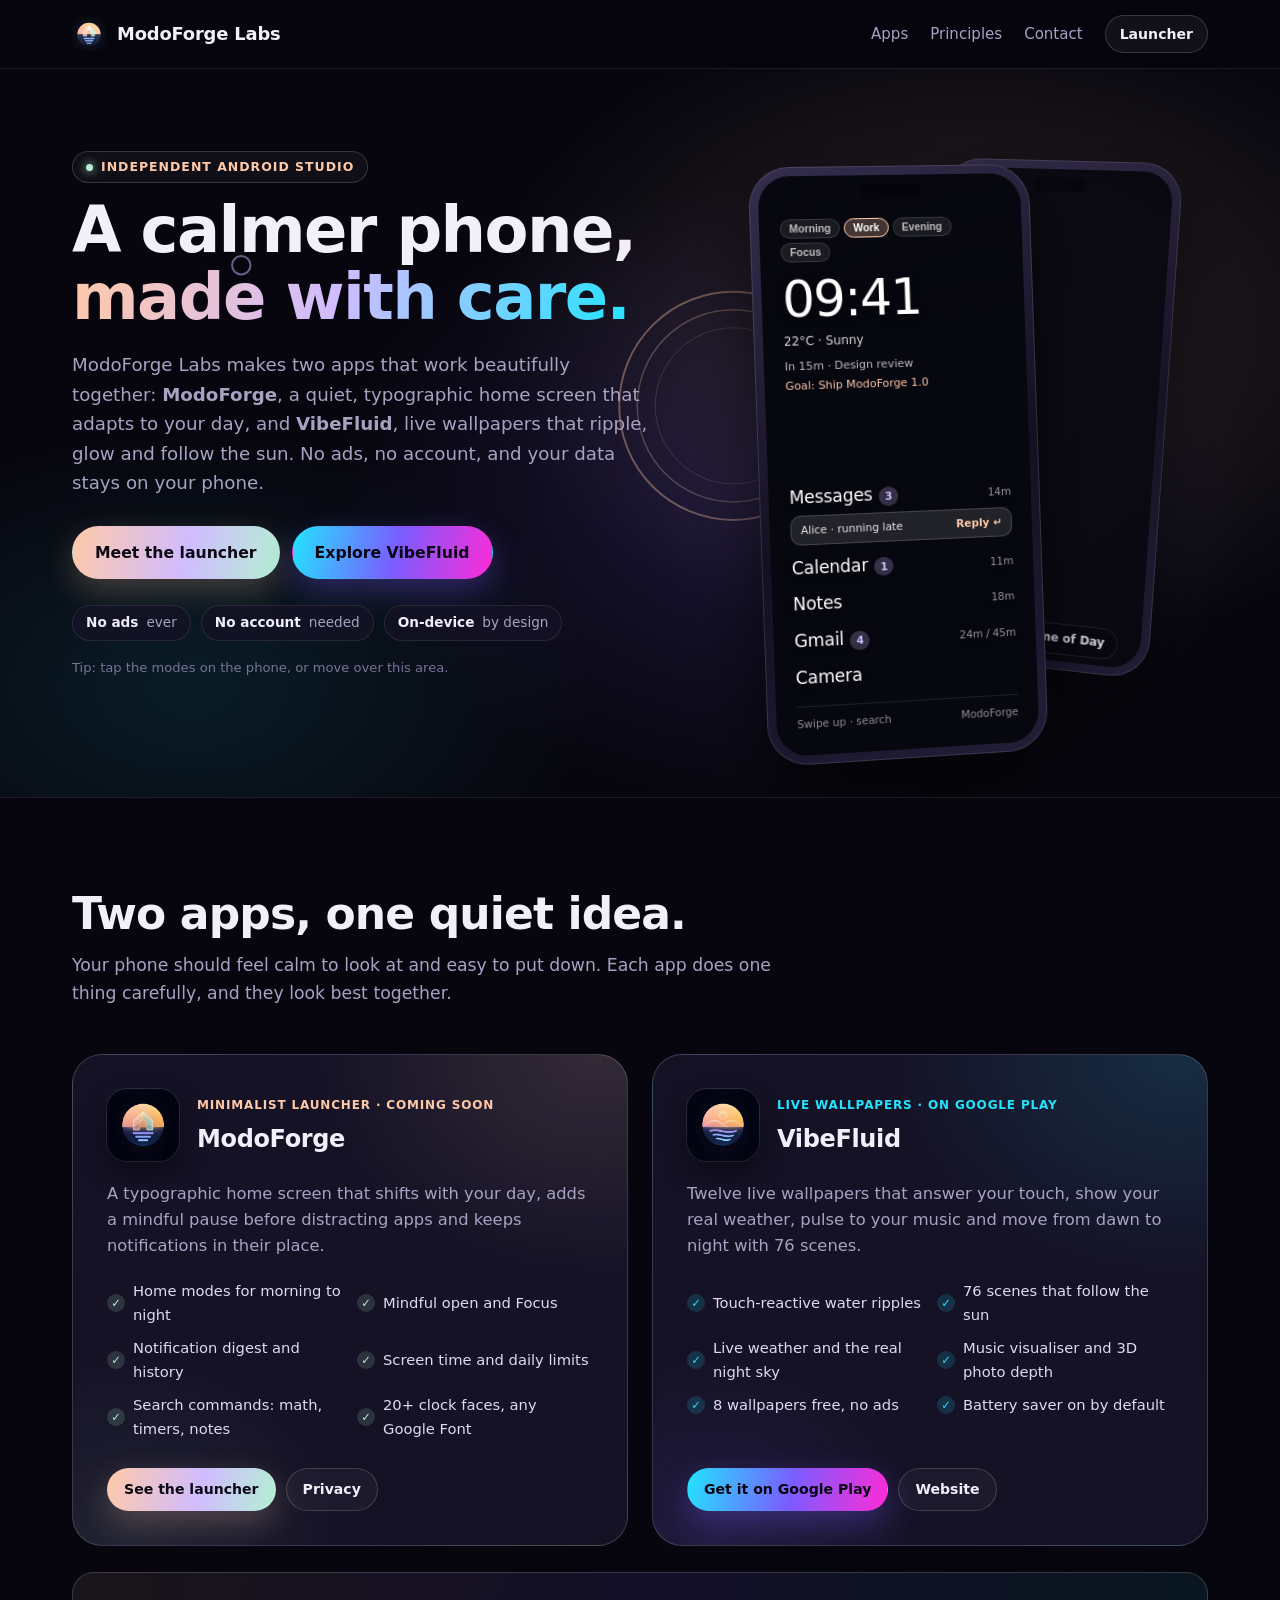
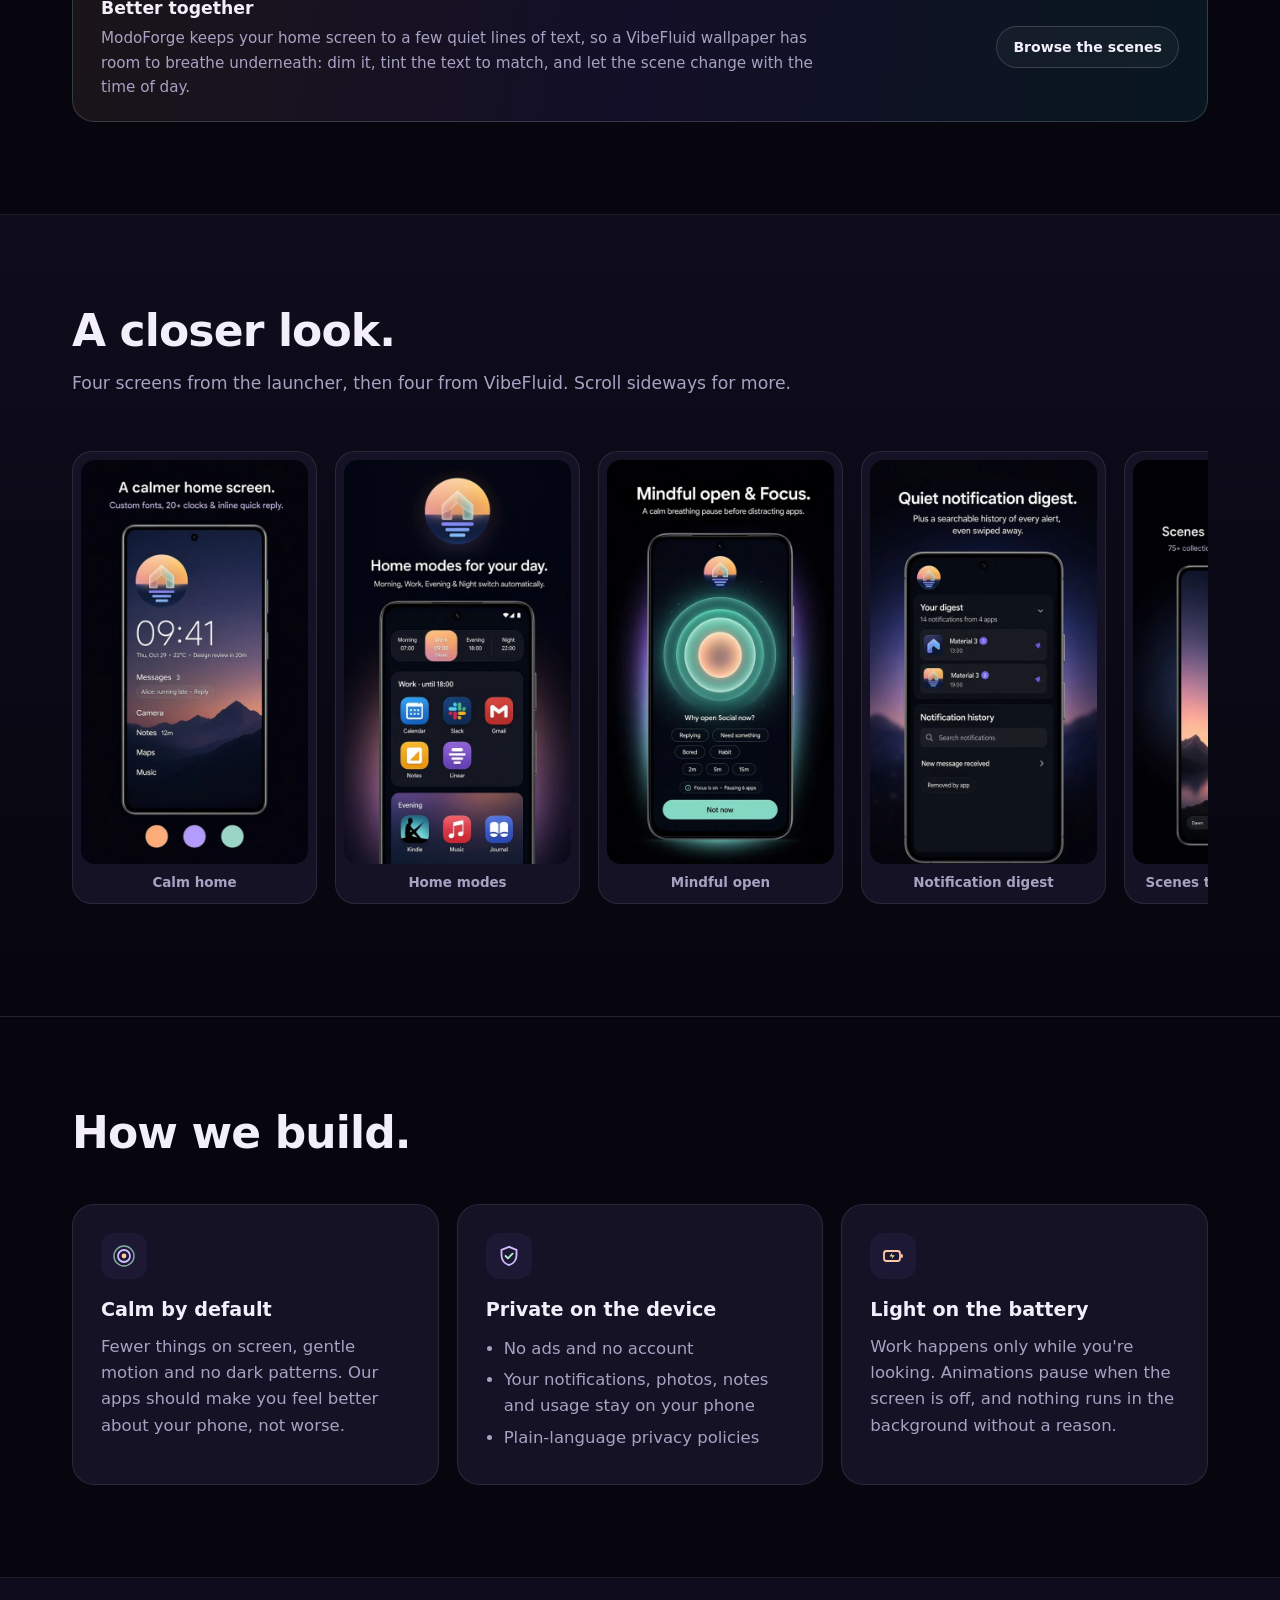
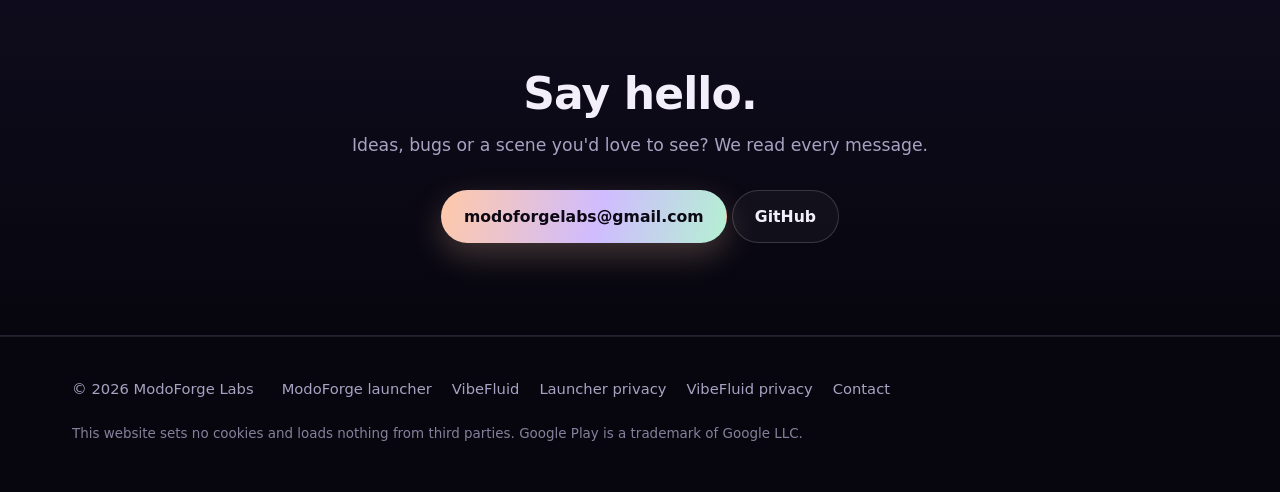
==== index.html @ 4266f45d "ModoForge Labs home page" ====
<!doctype html>
<html lang="en">
<head>
  <meta charset="utf-8">
  <meta name="viewport" content="width=device-width, initial-scale=1">
  <title>ModoForge Labs – Calm, beautiful apps for Android</title>
  <meta name="description" content="ModoForge Labs makes calm, private Android apps: ModoForge, a minimalist launcher with Home modes and Mindful open, and VibeFluid, interactive live wallpapers. No ads, no account.">
  <meta name="theme-color" content="#07060e">
  <link rel="canonical" href="https://modoforgelabs.github.io/">
  <link rel="icon" href="assets/favicon.svg" type="image/svg+xml">

  <meta property="og:type" content="website">
  <meta property="og:site_name" content="ModoForge Labs">
  <meta property="og:title" content="ModoForge Labs – Calm, beautiful apps for Android">
  <meta property="og:description" content="A minimalist launcher and interactive live wallpapers for Android. No ads, no account, your data stays on your phone.">
  <meta property="og:url" content="https://modoforgelabs.github.io/">
  <meta property="og:image" content="https://modoforgelabs.github.io/assets/img/launcher-feature.png">
  <meta property="og:image:width" content="1024">
  <meta property="og:image:height" content="500">
  <meta name="twitter:card" content="summary_large_image">

  <script type="application/ld+json">
  {
    "@context": "https://schema.org",
    "@type": "Organization",
    "name": "ModoForge Labs",
    "url": "https://modoforgelabs.github.io/",
    "logo": "https://modoforgelabs.github.io/assets/favicon.svg",
    "email": "modoforgelabs@gmail.com",
    "sameAs": ["https://github.com/modoforgelabs"]
  }
  </script>

  <link rel="stylesheet" href="assets/site.css">
</head>
<body>
  <a class="skip" href="#main">Skip to content</a>

  <header class="site-header">
    <div class="wrap">
      <a class="brand" href="./" aria-label="ModoForge Labs home">
        <img src="assets/favicon.svg" alt="" width="34" height="34">
        ModoForge Labs
      </a>
      <nav class="nav" aria-label="Main">
        <a href="#apps">Apps</a>
        <a class="hide-sm" href="#principles">Principles</a>
        <a class="hide-sm" href="#contact">Contact</a>
        <a class="nav-pill" href="modoforge_launcher/">Launcher</a>
      </nav>
    </div>
  </header>

  <main id="main">
    <section class="hero" aria-labelledby="hero-title">
      <canvas id="forge-canvas" aria-hidden="true"></canvas>
      <div class="wrap">
        <div>
          <span class="eyebrow"><span class="dot"></span>Independent Android studio</span>
          <h1 id="hero-title">A calmer phone, <span class="grad-labs">made with care.</span></h1>
          <p class="lede">
            ModoForge Labs makes two apps that work beautifully together: <strong>ModoForge</strong>, a quiet,
            typographic home screen that adapts to your day, and <strong>VibeFluid</strong>, live wallpapers
            that ripple, glow and follow the sun. No ads, no account, and your data stays on your phone.
          </p>
          <div class="cta">
            <a class="btn btn-launcher" href="modoforge_launcher/">Meet the launcher</a>
            <a class="btn btn-vibe" href="https://modoforgelabs.github.io/vibefluid/">Explore VibeFluid</a>
          </div>
          <div class="hero-pills">
            <span class="hero-pill"><strong>No ads</strong> ever</span>
            <span class="hero-pill"><strong>No account</strong> needed</span>
            <span class="hero-pill"><strong>On-device</strong> by design</span>
          </div>
          <p class="touch-hint">Tip: tap the modes on the phone, or move over this area.</p>
        </div>

        <div class="hero-stage" aria-label="ModoForge launcher over a VibeFluid live wallpaper">
          <div class="stage-tilt">
            <div class="phone phone-back" aria-hidden="true">
              <div class="screen cycle">
                <img src="assets/img/mountain-dawn.jpg" alt="" width="710" height="1100">
                <img src="assets/img/mountain-morning.jpg" alt="" width="710" height="1100" loading="lazy">
                <img src="assets/img/mountain-dusk.jpg" alt="" width="710" height="1100" loading="lazy">
                <img src="assets/img/mountain-night.jpg" alt="" width="710" height="1100" loading="lazy">
              </div>
              <div class="notch"></div>
              <span class="label">VibeFluid · Time of Day</span>
            </div>

            <div class="phone phone-front">
              <div class="screen">
                <div class="wp-layer cycle" aria-hidden="true">
                  <img src="assets/img/mountain-night.jpg" alt="" width="710" height="1100" loading="lazy">
                  <img src="assets/img/mountain-dawn.jpg" alt="" width="710" height="1100">
                  <img src="assets/img/mountain-morning.jpg" alt="" width="710" height="1100" loading="lazy">
                  <img src="assets/img/mountain-dusk.jpg" alt="" width="710" height="1100" loading="lazy">
                </div>
                <div class="launcher-sim" id="hero-launcher-sim">
                  <div class="sim-top">
                    <div class="sim-mode-bar" role="group" aria-label="Home mode">
                      <button class="sim-mode-btn" type="button" data-sim-mode="morning" aria-pressed="false">Morning</button>
                      <button class="sim-mode-btn" type="button" data-sim-mode="work" aria-pressed="true">Work</button>
                      <button class="sim-mode-btn" type="button" data-sim-mode="evening" aria-pressed="false">Evening</button>
                      <button class="sim-mode-btn" type="button" data-sim-mode="focus" aria-pressed="false">Focus</button>
                    </div>
                    <div class="sim-clock" id="sim-clock">09:41</div>
                    <div class="sim-date" id="sim-date">22°C · Sunny</div>
                    <div class="sim-widgets">
                      <span id="sim-event">In 15m · Design review</span>
                      <span class="sim-goal" id="sim-goal">Goal: Ship ModoForge 1.0</span>
                    </div>
                  </div>
                  <ul class="sim-apps" id="sim-apps" aria-live="polite"></ul>
                  <div class="sim-bottom-bar" aria-hidden="true">
                    <span>Swipe up · search</span>
                    <span>ModoForge</span>
                  </div>
                </div>
              </div>
              <div class="notch"></div>
            </div>
          </div>
        </div>
      </div>
    </section>

    <section id="apps" aria-labelledby="apps-title">
      <div class="wrap">
        <div class="section-head" data-reveal>
          <h2 id="apps-title">Two apps, one quiet idea.</h2>
          <p>Your phone should feel calm to look at and easy to put down. Each app does one thing carefully, and they look best together.</p>
        </div>

        <div class="suite-grid">
          <article class="app-card launcher-card" data-reveal>
            <div>
              <div class="app-card-head">
                <img class="app-icon-lg" src="assets/img/launcher-icon.webp" alt="" width="72" height="72">
                <div>
                  <span class="app-meta-tag">Minimalist launcher · Coming soon</span>
                  <h3>ModoForge</h3>
                </div>
              </div>
              <p>A typographic home screen that shifts with your day, adds a mindful pause before distracting apps and keeps notifications in their place.</p>
              <ul class="app-highlights">
                <li><span class="check">✓</span>Home modes for morning to night</li>
                <li><span class="check">✓</span>Mindful open and Focus</li>
                <li><span class="check">✓</span>Notification digest and history</li>
                <li><span class="check">✓</span>Screen time and daily limits</li>
                <li><span class="check">✓</span>Search commands: math, timers, notes</li>
                <li><span class="check">✓</span>20+ clock faces, any Google Font</li>
              </ul>
            </div>
            <div class="app-card-actions">
              <a class="btn btn-launcher btn-sm" href="modoforge_launcher/">See the launcher</a>
              <a class="btn btn-ghost btn-sm" href="modoforge_launcher/privacy/">Privacy</a>
            </div>
          </article>

          <article class="app-card vibe-card" data-reveal data-reveal-delay="1">
            <div>
              <div class="app-card-head">
                <img class="app-icon-lg" src="assets/img/vibefluid-icon.webp" alt="" width="72" height="72">
                <div>
                  <span class="app-meta-tag">Live wallpapers · On Google Play</span>
                  <h3>VibeFluid</h3>
                </div>
              </div>
              <p>Twelve live wallpapers that answer your touch, show your real weather, pulse to your music and move from dawn to night with 76 scenes.</p>
              <ul class="app-highlights">
                <li><span class="check">✓</span>Touch-reactive water ripples</li>
                <li><span class="check">✓</span>76 scenes that follow the sun</li>
                <li><span class="check">✓</span>Live weather and the real night sky</li>
                <li><span class="check">✓</span>Music visualiser and 3D photo depth</li>
                <li><span class="check">✓</span>8 wallpapers free, no ads</li>
                <li><span class="check">✓</span>Battery saver on by default</li>
              </ul>
            </div>
            <div class="app-card-actions">
              <a class="btn btn-vibe btn-sm" href="https://play.google.com/store/apps/details?id=com.modoforge.vibefluid">Get it on Google Play</a>
              <a class="btn btn-ghost btn-sm" href="https://modoforgelabs.github.io/vibefluid/">Website</a>
            </div>
          </article>
        </div>

        <div class="synergy-banner" data-reveal>
          <div class="synergy-text">
            <h4>Better together</h4>
            <p>ModoForge keeps your home screen to a few quiet lines of text, so a VibeFluid wallpaper has room to breathe underneath: dim it, tint the text to match, and let the scene change with the time of day.</p>
          </div>
          <a class="btn btn-ghost btn-sm" href="https://modoforgelabs.github.io/vibefluid/#scenes">Browse the scenes</a>
        </div>
      </div>
    </section>

    <section id="shots" class="alt" aria-labelledby="shots-title">
      <div class="wrap">
        <div class="section-head" data-reveal>
          <h2 id="shots-title">A closer look.</h2>
          <p>Four screens from the launcher, then four from VibeFluid. Scroll sideways for more.</p>
        </div>
        <div class="shots-strip" data-reveal>
          <figure><img src="assets/img/launcher/01_home_custom_1080x1920.webp" alt="ModoForge home screen with a large clock and a few app names" loading="lazy" width="540" height="960"><figcaption>Calm home</figcaption></figure>
          <figure><img src="assets/img/launcher/02_home_modes_1080x1920.webp" alt="ModoForge Home modes for morning, work, evening and night" loading="lazy" width="540" height="960"><figcaption>Home modes</figcaption></figure>
          <figure><img src="assets/img/launcher/03_mindful_focus_1080x1920.webp" alt="ModoForge mindful pause before opening an app" loading="lazy" width="540" height="960"><figcaption>Mindful open</figcaption></figure>
          <figure><img src="assets/img/launcher/04_notifications_1080x1920.webp" alt="ModoForge notification digest and history" loading="lazy" width="540" height="960"><figcaption>Notification digest</figcaption></figure>
          <figure><img src="assets/img/vibefluid/01_time_of_day_1080x1920.webp" alt="VibeFluid Time of Day scenes from dawn to night" loading="lazy" width="540" height="960"><figcaption>Scenes that follow the sun</figcaption></figure>
          <figure><img src="assets/img/vibefluid/02_spiritual_scenes_1080x1920.webp" alt="VibeFluid Spiritual scenes" loading="lazy" width="540" height="960"><figcaption>Spiritual scenes</figcaption></figure>
          <figure><img src="assets/img/vibefluid/03_water_ripple_1080x1920.webp" alt="VibeFluid touch-reactive water ripples" loading="lazy" width="540" height="960"><figcaption>Water that ripples</figcaption></figure>
          <figure><img src="assets/img/vibefluid/04_live_weather_1080x1920.webp" alt="VibeFluid Live Weather Sky" loading="lazy" width="540" height="960"><figcaption>Your real weather</figcaption></figure>
        </div>
      </div>
    </section>

    <section id="principles" aria-labelledby="principles-title">
      <div class="wrap">
        <div class="section-head" data-reveal>
          <h2 id="principles-title">How we build.</h2>
        </div>
        <div class="features">
          <article class="feature" data-reveal>
            <div class="icon"><svg viewBox="0 0 24 24" aria-hidden="true"><circle cx="12" cy="12" r="2.4" fill="#ffc9a8"/><circle cx="12" cy="12" r="6" fill="none" stroke="#d0bcff" stroke-width="1.8"/><circle cx="12" cy="12" r="10" fill="none" stroke="#b4f0d2" stroke-width="1.4" opacity=".7"/></svg></div>
            <h3>Calm by default</h3>
            <p>Fewer things on screen, gentle motion and no dark patterns. Our apps should make you feel better about your phone, not worse.</p>
          </article>
          <article class="feature" data-reveal data-reveal-delay="1">
            <div class="icon"><svg viewBox="0 0 24 24" aria-hidden="true"><path d="M12 2.8 4.5 5.8v5.5c0 4.6 3.1 8.6 7.5 9.9 4.4-1.3 7.5-5.3 7.5-9.9V5.8L12 2.8Z" fill="none" stroke="#d0bcff" stroke-width="1.8"/><path d="m8.6 12 2.4 2.4 4.6-4.8" fill="none" stroke="#b4f0d2" stroke-width="1.8" stroke-linecap="round" stroke-linejoin="round"/></svg></div>
            <h3>Private on the device</h3>
            <ul>
              <li>No ads and no account</li>
              <li>Your notifications, photos, notes and usage stay on your phone</li>
              <li>Plain-language privacy policies</li>
            </ul>
          </article>
          <article class="feature" data-reveal data-reveal-delay="2">
            <div class="icon"><svg viewBox="0 0 24 24" aria-hidden="true"><rect x="3" y="7" width="16" height="10" rx="2.5" fill="none" stroke="#ffc9a8" stroke-width="1.8"/><rect x="20" y="10" width="1.8" height="4" rx=".9" fill="#ffc9a8"/><path d="M11.5 8.5 8.5 12.6h3l-1 3 3.2-4.3h-3l.8-2.8Z" fill="#ffe196"/></svg></div>
            <h3>Light on the battery</h3>
            <p>Work happens only while you're looking. Animations pause when the screen is off, and nothing runs in the background without a reason.</p>
          </article>
        </div>
      </div>
    </section>

    <section id="contact" class="closing alt" aria-labelledby="contact-title">
      <div class="wrap">
        <div class="section-head" data-reveal>
          <h2 id="contact-title">Say hello.</h2>
          <p>Ideas, bugs or a scene you'd love to see? We read every message.</p>
        </div>
        <div class="cta">
          <a class="btn btn-launcher" href="mailto:modoforgelabs@gmail.com">modoforgelabs@gmail.com</a>
          <a class="btn btn-ghost" href="https://github.com/modoforgelabs">GitHub</a>
        </div>
      </div>
    </section>
  </main>

  <footer class="site-footer">
    <div class="wrap">
      <span>© 2026 ModoForge Labs</span>
      <nav aria-label="Footer">
        <a href="modoforge_launcher/">ModoForge launcher</a>
        <a href="https://modoforgelabs.github.io/vibefluid/">VibeFluid</a>
        <a href="modoforge_launcher/privacy/">Launcher privacy</a>
        <a href="https://modoforgelabs.github.io/vibefluid/privacy/">VibeFluid privacy</a>
        <a href="mailto:modoforgelabs@gmail.com">Contact</a>
      </nav>
      <p class="credit">This website sets no cookies and loads nothing from third parties. Google Play is a trademark of Google LLC.</p>
    </div>
  </footer>

  <script src="assets/labs.js" defer></script>
</body>
</html>
---- assets/site.css ----
/* ModoForge Labs — Flagship Studio & Dual-App Showcase
   Zero external fonts, zero trackers, 100% self-contained. */
:root {
  --bg: #07060e;
  --bg-2: #0f0c1d;
  --bg-3: #141126;
  --surface: #151226;
  --surface-2: #1d1934;
  --surface-3: #262044;
  --line: rgba(255, 255, 255, 0.09);
  --line-strong: rgba(255, 255, 255, 0.16);
  --text: #f2effa;
  --muted: #a8a2c2;
  --subtle: #787296;

  /* ModoForge: Minimalist Launcher Palette (Sunrise, Twilight & Wellbeing) */
  --peach: #ffc9a8;
  --coral: #ff9e80;
  --gold: #ffe196;
  --lavender: #d0bcff;
  --mint: #b4f0d2;
  --sky: #a8d8ff;

  /* VibeFluid: Live Wallpaper Palette (Interactive Spectrum) */
  --teal: #22e4ff;
  --violet: #7b5cff;
  --magenta: #ff2bd6;

  --grad-labs: linear-gradient(105deg, var(--peach) 0%, var(--lavender) 48%, var(--teal) 100%);
  --grad-launcher: linear-gradient(105deg, var(--peach) 0%, var(--lavender) 55%, var(--mint) 100%);
  --grad-vibe: linear-gradient(105deg, var(--teal) 0%, var(--violet) 52%, var(--magenta) 100%);

  --radius-sm: 14px;
  --radius: 22px;
  --radius-lg: 30px;
  --max: 1180px;
  color-scheme: dark;
}

* { box-sizing: border-box; }
html { scroll-behavior: smooth; }
@media (prefers-reduced-motion: reduce) {
  html { scroll-behavior: auto; }
  *, *::before, *::after {
    animation-duration: 0.01ms !important;
    animation-iteration-count: 1 !important;
    transition-duration: 0.01ms !important;
  }
}

body {
  margin: 0;
  background: var(--bg);
  color: var(--text);
  font: 16.5px/1.6 system-ui, -apple-system, BlinkMacSystemFont, "Segoe UI", Roboto, "Helvetica Neue", Arial, sans-serif;
  -webkit-font-smoothing: antialiased;
  overflow-x: hidden;
}

a { color: var(--peach); text-underline-offset: 3px; transition: color .18s ease; }
a:hover { color: var(--mint); }
img { max-width: 100%; display: block; }
:focus-visible { outline: 2px solid var(--teal); outline-offset: 3px; border-radius: 8px; }

.wrap { width: 100%; max-width: var(--max); margin: 0 auto; padding: 0 22px; }
[id] { scroll-margin-top: 86px; }

.skip {
  position: absolute; left: -999px; top: 0;
  background: var(--surface-2); color: var(--text);
  padding: 10px 16px; border-radius: 10px; z-index: 100;
}
.skip:focus { left: 14px; top: 14px; }

/* ---------- Scroll Reveal Animations ---------- */
[data-reveal] {
  opacity: 0;
  transform: translateY(24px);
  transition: opacity .65s cubic-bezier(.22, 1, .36, 1), transform .65s cubic-bezier(.22, 1, .36, 1);
}
[data-reveal].in-view {
  opacity: 1;
  transform: translateY(0);
}
[data-reveal-delay="1"] { transition-delay: .08s; }
[data-reveal-delay="2"] { transition-delay: .16s; }
[data-reveal-delay="3"] { transition-delay: .24s; }

/* ---------- Sticky Header ---------- */
.site-header {
  position: sticky; top: 0; z-index: 40;
  background: rgba(7, 6, 14, 0.76);
  backdrop-filter: saturate(150%) blur(16px);
  -webkit-backdrop-filter: saturate(150%) blur(16px);
  border-bottom: 1px solid var(--line);
}
.site-header .wrap {
  display: flex; align-items: center; gap: 18px; height: 68px;
}
.brand {
  display: inline-flex; align-items: center; gap: 11px;
  color: var(--text); text-decoration: none;
  font-weight: 750; font-size: 1.12rem; letter-spacing: -.01em;
}
.brand:hover { color: var(--text); }
.brand img { width: 34px; height: 34px; border-radius: 9px; }
.brand-badge {
  font-size: .72rem; font-weight: 650; text-transform: uppercase; letter-spacing: .08em;
  padding: 2px 8px; border-radius: 99px;
  background: rgba(208, 188, 255, 0.12); color: var(--lavender);
  border: 1px solid rgba(208, 188, 255, 0.24);
}

.nav { margin-left: auto; display: flex; align-items: center; gap: 22px; }
.nav a {
  color: var(--muted); text-decoration: none; font-size: .94rem; font-weight: 500;
  transition: color .15s ease;
}
.nav a:hover { color: var(--text); }
.nav .nav-pill {
  padding: 7px 14px; border-radius: 999px;
  background: rgba(255, 255, 255, 0.05);
  border: 1px solid var(--line-strong);
  color: var(--text); font-weight: 600; font-size: .88rem;
}
.nav .nav-pill:hover {
  border-color: var(--peach);
  background: rgba(255, 201, 168, 0.1);
}
@media (max-width: 720px) {
  .nav .hide-sm { display: none; }
  .nav { gap: 14px; }
  .brand-badge { display: none; }
}

/* ---------- Buttons & Badges ---------- */
.btn {
  display: inline-flex; align-items: center; justify-content: center; gap: 10px;
  padding: 13px 22px; border-radius: 999px;
  font-weight: 650; font-size: .98rem; text-decoration: none;
  border: 1px solid transparent; cursor: pointer;
  transition: transform .18s ease, box-shadow .18s ease, border-color .18s ease, background .18s ease;
}
.btn svg { width: 19px; height: 19px; flex: none; }
.btn-launcher {
  background: var(--grad-launcher); color: #0c0914;
  box-shadow: 0 12px 32px rgba(255, 201, 168, 0.24);
}
.btn-launcher:hover {
  color: #0c0914; transform: translateY(-2px);
  box-shadow: 0 16px 38px rgba(208, 188, 255, 0.34);
}
.btn-vibe {
  background: var(--grad-vibe); color: #090512;
  box-shadow: 0 12px 32px rgba(123, 92, 255, 0.32);
}
.btn-vibe:hover {
  color: #090512; transform: translateY(-2px);
  box-shadow: 0 16px 38px rgba(34, 228, 255, 0.38);
}
.btn-ghost {
  border-color: var(--line-strong); color: var(--text);
  background: rgba(255, 255, 255, 0.035);
}
.btn-ghost:hover {
  color: var(--text); border-color: var(--lavender);
  background: rgba(255, 255, 255, 0.07);
  transform: translateY(-1px);
}
.btn-sm { padding: 9px 16px; font-size: .88rem; }

.grad-labs { background: var(--grad-labs); -webkit-background-clip: text; background-clip: text; color: transparent; }
.grad-launcher { background: var(--grad-launcher); -webkit-background-clip: text; background-clip: text; color: transparent; }
.grad-vibe { background: var(--grad-vibe); -webkit-background-clip: text; background-clip: text; color: transparent; }

.eyebrow {
  display: inline-flex; align-items: center; gap: 8px;
  font-weight: 650; letter-spacing: .08em; text-transform: uppercase;
  font-size: .78rem; margin-bottom: 14px;
  padding: 5px 13px; border-radius: 999px;
  background: rgba(255, 255, 255, 0.04);
  border: 1px solid var(--line-strong);
  color: var(--peach);
}
.eyebrow .dot {
  width: 7px; height: 7px; border-radius: 50%;
  background: var(--mint);
  box-shadow: 0 0 10px var(--mint);
  animation: pulseDot 2.4s infinite ease-in-out;
}
@keyframes pulseDot {
  0%, 100% { transform: scale(1); opacity: 1; }
  50% { transform: scale(1.35); opacity: .65; }
}

/* ---------- Hero ---------- */
.hero {
  position: relative; overflow: hidden;
  padding: 72px 0 96px;
  border-bottom: 1px solid var(--line);
}
.hero canvas {
  position: absolute; inset: 0; width: 100%; height: 100%; z-index: 0;
}
.hero::before {
  content: ""; position: absolute; inset: 0; z-index: 0; pointer-events: none;
  background:
    radial-gradient(55% 65% at 76% 36%, rgba(255, 201, 168, 0.15), transparent 70%),
    radial-gradient(50% 60% at 62% 58%, rgba(123, 92, 255, 0.18), transparent 72%),
    radial-gradient(45% 50% at 15% 85%, rgba(34, 228, 255, 0.10), transparent 70%);
}
.hero .wrap {
  position: relative; z-index: 1;
  display: grid; grid-template-columns: 1.08fr .92fr; gap: 48px; align-items: center;
  pointer-events: none;
}
.hero .wrap a, .hero .wrap button, .hero .wrap .hero-stage { pointer-events: auto; }

.hero h1 {
  font-size: clamp(2.4rem, 5vw, 4.1rem);
  line-height: 1.04; letter-spacing: -.025em;
  margin: 0 0 20px;
}
.hero .lede {
  color: var(--muted); font-size: 1.14rem; line-height: 1.62;
  max-width: 36em; margin: 0 0 28px;
}
.hero .cta { display: flex; flex-wrap: wrap; gap: 12px; align-items: center; }

.hero-pills {
  display: flex; flex-wrap: wrap; gap: 10px; margin-top: 26px;
}
.hero-pill {
  display: inline-flex; align-items: center; gap: 8px;
  font-size: .85rem; color: var(--muted);
  background: rgba(21, 18, 38, 0.72);
  border: 1px solid var(--line);
  padding: 6px 13px; border-radius: 999px;
}
.hero-pill strong { color: var(--text); font-weight: 600; }
.touch-hint {
  color: var(--subtle); font-size: .82rem; margin-top: 16px;
  display: flex; align-items: center; gap: 6px;
}

/* ---------- Dual-Phone Hero Stage ---------- */
.hero-stage {
  position: relative;
  display: flex; justify-content: center; align-items: center;
  min-height: 560px;
  perspective: 1200px;
}
.stage-tilt {
  position: relative;
  width: 390px; height: 550px;
  transform-style: preserve-3d;
  transition: transform .25s ease-out;
}

/* Phone Mockup Base */
.phone {
  position: relative;
  width: 276px; aspect-ratio: 9 / 19;
  border-radius: 40px; padding: 9px;
  background: linear-gradient(155deg, #342d4d 0%, #141022 55%, #231d38 100%);
  box-shadow:
    0 36px 76px rgba(0, 0, 0, 0.68),
    0 0 0 1px rgba(255, 255, 255, 0.12) inset;
  user-select: none;
}
.phone .screen {
  position: relative; width: 100%; height: 100%;
  border-radius: 31px; overflow: hidden; background: #080710;
}
.phone .screen > img,
.phone .screen .wp-layer img {
  position: absolute; inset: 0; width: 100%; height: 100%; object-fit: cover;
}
.phone .notch {
  position: absolute; top: 17px; left: 50%; width: 22%; height: 15px;
  transform: translateX(-50%); background: #05040a; border-radius: 99px; z-index: 6;
}
.phone .label {
  position: absolute; left: 50%; bottom: 16px; transform: translateX(-50%); z-index: 6;
  background: rgba(8, 6, 16, 0.72);
  backdrop-filter: blur(10px); -webkit-backdrop-filter: blur(10px);
  border: 1px solid rgba(255, 255, 255, 0.12);
  color: var(--text); font-size: .75rem; font-weight: 600;
  padding: 5px 12px; border-radius: 99px; white-space: nowrap;
}

/* Rear Phone (VibeFluid Live Wallpaper) */
.phone-back {
  position: absolute; right: 0; top: 14px;
  width: 248px;
  transform: translate3d(18px, -8px, -40px) rotateY(-12deg) rotateZ(4deg);
  opacity: .92;
  transition: transform .4s cubic-bezier(.22, 1, .36, 1), opacity .3s ease;
}
.hero-stage:hover .phone-back {
  transform: translate3d(28px, -14px, -20px) rotateY(-8deg) rotateZ(5deg);
  opacity: 1;
}

/* Front Phone (ModoForge Minimalist Launcher Live UI) */
.phone-front {
  position: relative; z-index: 3;
  margin-right: 70px; margin-top: 24px;
  transform: translate3d(0, 0, 20px) rotateY(6deg) rotateZ(-2deg);
  transition: transform .4s cubic-bezier(.22, 1, .36, 1);
}
.hero-stage:hover .phone-front {
  transform: translate3d(-8px, -4px, 36px) rotateY(3deg) rotateZ(-1deg);
}

/* Time of Day cross-fade wallpaper layer */
.cycle img { opacity: 0; animation: cycle 16s infinite; }
.cycle img:nth-child(1) { animation-delay: -2s; }
.cycle img:nth-child(2) { animation-delay: 2s; }
.cycle img:nth-child(3) { animation-delay: 6s; }
.cycle img:nth-child(4) { animation-delay: 10s; }
@keyframes cycle {
  0% { opacity: 0; }
  6% { opacity: 1; }
  25% { opacity: 1; }
  31% { opacity: 0; }
  100% { opacity: 0; }
}

/* Live Simulated Launcher Overlay inside Front Phone */
.launcher-sim {
  position: absolute; inset: 0; z-index: 4;
  background: linear-gradient(180deg, rgba(6, 7, 15, 0.38) 0%, rgba(6, 7, 15, 0.68) 65%, rgba(6, 7, 15, 0.84) 100%);
  padding: 42px 20px 22px;
  display: flex; flex-direction: column; justify-content: space-between;
  color: #fff;
  transition: filter .35s ease, background .35s ease;
}
.launcher-sim.is-focus {
  filter: saturate(0.15);
  background: rgba(5, 6, 10, 0.82);
}
.sim-top { display: flex; flex-direction: column; gap: 2px; }
.sim-mode-bar {
  display: flex; gap: 4px; margin-bottom: 10px; flex-wrap: wrap;
}
.sim-mode-btn {
  background: rgba(255, 255, 255, 0.08);
  border: 1px solid rgba(255, 255, 255, 0.12);
  color: rgba(255, 255, 255, 0.72);
  font-size: .64rem; font-weight: 600;
  padding: 3px 8px; border-radius: 99px; cursor: pointer;
  transition: all .18s ease;
}
.sim-mode-btn[aria-pressed="true"] {
  background: rgba(255, 201, 168, 0.24);
  border-color: var(--peach);
  color: #fff;
}
.sim-clock {
  font-size: 3.1rem; font-weight: 200; line-height: 1; letter-spacing: -.03em;
  text-shadow: 0 2px 12px rgba(0, 0, 0, 0.45);
}
.sim-date {
  font-size: .74rem; color: rgba(255, 255, 255, 0.84); font-weight: 500; margin-top: 4px;
}
.sim-widgets {
  display: flex; flex-direction: column; gap: 2px; margin-top: 4px;
  font-size: .68rem; color: rgba(255, 255, 255, 0.72);
}
.sim-goal { color: var(--peach); }

.sim-apps {
  list-style: none; margin: 0; padding: 0;
  display: flex; flex-direction: column; gap: 9px;
  margin-top: auto; margin-bottom: 14px;
}
.sim-app {
  display: flex; flex-direction: column; gap: 4px;
  animation: appSlideIn .28s cubic-bezier(.22, 1, .36, 1) both;
}
@keyframes appSlideIn {
  from { opacity: 0; transform: translateY(6px); }
  to { opacity: 1; transform: translateY(0); }
}
.sim-app-row {
  display: flex; align-items: baseline; justify-content: space-between;
  font-size: 1.05rem; font-weight: 350; letter-spacing: -.01em;
  text-shadow: 0 2px 8px rgba(0, 0, 0, 0.55);
}
.sim-badge {
  display: inline-flex; align-items: center; justify-content: center;
  font-size: .66rem; font-weight: 650;
  padding: 1px 6px; border-radius: 99px; margin-left: 6px;
  background: rgba(208, 188, 255, 0.24); color: var(--lavender);
}
.sim-usage {
  font-size: .66rem; color: rgba(255, 255, 255, 0.56); font-variant-numeric: tabular-nums;
}
.sim-reply-pill {
  display: flex; align-items: center; justify-content: space-between; gap: 6px;
  background: rgba(255, 255, 255, 0.11);
  backdrop-filter: blur(8px); -webkit-backdrop-filter: blur(8px);
  border: 1px solid rgba(255, 255, 255, 0.16);
  border-radius: 10px; padding: 5px 9px;
  font-size: .66rem; color: rgba(255, 255, 255, 0.9);
  cursor: pointer; transition: background .15s ease, border-color .15s ease;
}
.sim-reply-pill:hover {
  background: rgba(255, 201, 168, 0.2); border-color: var(--peach);
}
.sim-reply-pill .reply-action {
  color: var(--peach); font-weight: 650; white-space: nowrap;
}
.sim-bottom-bar {
  display: flex; align-items: center; justify-content: space-between;
  font-size: .65rem; color: rgba(255, 255, 255, 0.55);
  border-top: 1px solid rgba(255, 255, 255, 0.1);
  padding-top: 8px;
}

@media (max-width: 920px) {
  .hero { padding: 44px 0 72px; }
  .hero .wrap { grid-template-columns: 1fr; gap: 42px; }
  .hero-stage { min-height: 510px; }
  .stage-tilt { width: 340px; height: 500px; }
  .phone { width: 248px; }
  .phone-back { width: 222px; }
}

/* ---------- Sections ---------- */
section { padding: 92px 0; position: relative; }
.alt {
  background: linear-gradient(180deg, var(--bg-2) 0%, var(--bg) 100%);
  border-top: 1px solid var(--line);
  border-bottom: 1px solid var(--line);
}
.section-head { max-width: 720px; margin: 0 0 46px; }
.section-head.center { margin-left: auto; margin-right: auto; text-align: center; }
.section-head h2 {
  font-size: clamp(1.9rem, 3.6vw, 2.75rem);
  line-height: 1.1; letter-spacing: -.02em; margin: 0 0 14px;
}
.section-head p { color: var(--muted); margin: 0; font-size: 1.08rem; }

/* ---------- Studio Suite Cards (Two Apps Overview) ---------- */
.suite-grid {
  display: grid; grid-template-columns: 1fr 1fr; gap: 24px;
}
.app-card {
  position: relative; overflow: hidden;
  background: var(--surface);
  border: 1px solid var(--line-strong);
  border-radius: var(--radius-lg);
  padding: 34px;
  display: flex; flex-direction: column; justify-content: space-between;
  transition: transform .25s ease, border-color .25s ease, box-shadow .25s ease;
}
.app-card:hover {
  transform: translateY(-4px);
}
.app-card.launcher-card {
  background:
    radial-gradient(80% 70% at 95% 0%, rgba(255, 201, 168, 0.13), transparent 65%),
    radial-gradient(60% 60% at 10% 100%, rgba(180, 240, 210, 0.08), transparent 65%),
    var(--surface);
}
.app-card.launcher-card:hover {
  border-color: rgba(255, 201, 168, 0.45);
  box-shadow: 0 24px 60px rgba(0, 0, 0, 0.45), 0 0 40px rgba(255, 201, 168, 0.08);
}
.app-card.vibe-card {
  background:
    radial-gradient(80% 70% at 95% 0%, rgba(34, 228, 255, 0.13), transparent 65%),
    radial-gradient(60% 60% at 10% 100%, rgba(123, 92, 255, 0.12), transparent 65%),
    var(--surface);
}
.app-card.vibe-card:hover {
  border-color: rgba(34, 228, 255, 0.45);
  box-shadow: 0 24px 60px rgba(0, 0, 0, 0.45), 0 0 40px rgba(34, 228, 255, 0.08);
}

.app-card-head {
  display: flex; align-items: center; gap: 18px; margin-bottom: 20px;
}
.app-icon-lg {
  width: 72px; height: 72px; border-radius: 20px; flex: none;
  box-shadow: 0 12px 28px rgba(0, 0, 0, 0.45), 0 0 0 1px rgba(255, 255, 255, 0.12);
}
.app-meta-tag {
  display: inline-block; font-size: .75rem; font-weight: 650;
  text-transform: uppercase; letter-spacing: .07em;
  color: var(--peach); margin-bottom: 4px;
}
.vibe-card .app-meta-tag { color: var(--teal); }
.app-card-head h3 { margin: 0; font-size: 1.5rem; letter-spacing: -.015em; }
.app-card > div > p { color: var(--muted); margin: 0 0 20px; font-size: 1.02rem; }

.app-highlights {
  list-style: none; padding: 0; margin: 0 0 28px;
  display: grid; grid-template-columns: 1fr 1fr; gap: 10px 14px;
}
.app-highlights li {
  display: flex; align-items: center; gap: 8px;
  font-size: .92rem; color: #dedaf0;
}
.app-highlights .check {
  width: 18px; height: 18px; border-radius: 50%; flex: none;
  display: inline-grid; place-items: center;
  background: rgba(180, 240, 210, 0.15); color: var(--mint);
  font-size: .72rem; font-weight: 800;
}
.vibe-card .app-highlights .check {
  background: rgba(34, 228, 255, 0.15); color: var(--teal);
}
.app-card-actions { display: flex; flex-wrap: wrap; gap: 10px; margin-top: auto; }

/* Synergy Bridge Banner */
.synergy-banner {
  margin-top: 26px;
  background: linear-gradient(100deg, rgba(255, 201, 168, 0.08), rgba(123, 92, 255, 0.11), rgba(34, 228, 255, 0.08));
  border: 1px solid var(--line-strong);
  border-radius: var(--radius);
  padding: 22px 28px;
  display: flex; flex-wrap: wrap; align-items: center; justify-content: space-between; gap: 18px;
}
.synergy-banner .synergy-text { max-width: 720px; }
.synergy-banner h4 {
  margin: 0 0 4px; font-size: 1.08rem;
  display: flex; align-items: center; gap: 10px;
}
.synergy-banner p { margin: 0; color: var(--muted); font-size: .95rem; }

@media (max-width: 900px) {
  .suite-grid { grid-template-columns: 1fr; }
  .app-highlights { grid-template-columns: 1fr; }
}

/* ---------- Interactive Launcher Playground ---------- */
.playground {
  display: grid; grid-template-columns: 1.05fr .95fr; gap: 40px; align-items: center;
  background: var(--surface);
  border: 1px solid var(--line-strong);
  border-radius: var(--radius-lg);
  padding: 36px;
  margin-bottom: 56px;
}
.pg-tabs {
  display: flex; flex-wrap: wrap; gap: 8px; margin-bottom: 24px;
}
.pg-tab {
  background: var(--surface-2);
  border: 1px solid var(--line);
  color: var(--muted);
  padding: 9px 15px; border-radius: 999px;
  font-size: .88rem; font-weight: 600; cursor: pointer;
  transition: all .18s ease;
}
.pg-tab:hover { color: var(--text); border-color: var(--line-strong); }
.pg-tab[aria-selected="true"] {
  background: linear-gradient(105deg, rgba(255, 201, 168, 0.2), rgba(208, 188, 255, 0.2));
  border-color: var(--peach);
  color: var(--text);
}

.pg-panel { display: none; animation: fadePanel .28s ease; }
.pg-panel.active { display: block; }
@keyframes fadePanel {
  from { opacity: 0; transform: translateY(6px); }
  to { opacity: 1; transform: translateY(0); }
}
.pg-panel h3 { font-size: 1.45rem; margin: 0 0 10px; }
.pg-panel p { color: var(--muted); margin: 0 0 18px; }

.control-group { margin: 16px 0; }
.control-label {
  display: block; font-size: .78rem; text-transform: uppercase; letter-spacing: .07em;
  color: var(--muted); margin-bottom: 8px; font-weight: 650;
}
.chip-row { display: flex; flex-wrap: wrap; gap: 8px; }
.chip-btn {
  background: var(--surface-2); border: 1px solid var(--line);
  color: var(--text); padding: 7px 13px; border-radius: 10px;
  font-size: .85rem; cursor: pointer; transition: all .15s ease;
}
.chip-btn[aria-pressed="true"] {
  border-color: var(--mint); background: rgba(180, 240, 210, 0.14); color: var(--mint); font-weight: 600;
}
.color-dots { display: flex; gap: 10px; align-items: center; }
.color-dot {
  width: 28px; height: 28px; border-radius: 50%;
  border: 2px solid transparent; cursor: pointer;
  transition: transform .15s ease, border-color .15s ease;
}
.color-dot[aria-pressed="true"] {
  border-color: #fff; transform: scale(1.15);
}

/* Interactive Phone Preview inside Playground */
.pg-stage {
  display: flex; justify-content: center; align-items: center;
}
.pg-phone {
  width: 286px; aspect-ratio: 9 / 18.5;
  border-radius: 38px; padding: 9px;
  background: linear-gradient(160deg, #322b4a, #120e1e);
  box-shadow: 0 28px 64px rgba(0, 0, 0, 0.55), 0 0 0 1px rgba(255, 255, 255, 0.1) inset;
}
.pg-screen {
  position: relative; width: 100%; height: 100%;
  border-radius: 30px; overflow: hidden;
  background: radial-gradient(circle at 50% 25%, #1d2238, #090b12 75%);
  padding: 36px 20px 20px;
  display: flex; flex-direction: column;
}

/* Playground Screen States */
.pg-view { display: none; height: 100%; flex-direction: column; justify-content: space-between; }
.pg-view.active { display: flex; animation: fadePanel .25s ease; }

/* Mindful Breathing Animation */
.breath-wrap {
  display: flex; flex-direction: column; align-items: center; justify-content: center;
  text-align: center; height: 100%; gap: 12px;
}
.breath-orb {
  width: 96px; height: 96px; border-radius: 50%;
  background: radial-gradient(circle, var(--peach) 0%, rgba(180, 240, 210, 0.35) 60%, transparent 75%);
  box-shadow: 0 0 40px rgba(180, 240, 210, 0.35);
  display: grid; place-items: center;
  animation: breatheCircle 6s infinite ease-in-out;
  position: relative;
}
.breath-orb::after {
  content: ""; position: absolute; inset: -14px; border-radius: 50%;
  border: 1.5px solid rgba(180, 240, 210, 0.4);
  animation: breatheRing 6s infinite ease-in-out;
}
@keyframes breatheCircle {
  0%, 100% { transform: scale(0.78); }
  50% { transform: scale(1.18); }
}
@keyframes breatheRing {
  0%, 100% { transform: scale(0.85); opacity: .3; }
  50% { transform: scale(1.25); opacity: .85; }
}

/* Search Omnibox Simulation */
.omnibox-bar {
  background: rgba(255, 255, 255, 0.08);
  border: 1px solid rgba(168, 216, 255, 0.35);
  border-radius: 99px; padding: 8px 14px;
  font-size: .82rem; color: #fff;
  display: flex; align-items: center; justify-content: space-between;
  margin-bottom: 12px;
}
.omnibox-results {
  display: flex; flex-direction: column; gap: 8px;
}
.omni-card {
  background: rgba(255, 255, 255, 0.06);
  border: 1px solid rgba(255, 255, 255, 0.09);
  border-radius: 12px; padding: 9px 12px;
  font-size: .76rem;
}
.omni-card strong { display: block; color: var(--mint); font-size: .84rem; }

@media (max-width: 920px) {
  .playground { grid-template-columns: 1fr; padding: 24px; }
}

/* ---------- Feature Grid (8 Launcher Capabilities) ---------- */
.bento-grid {
  display: grid; grid-template-columns: repeat(4, 1fr); gap: 18px;
}
.bento-card {
  background: var(--surface);
  border: 1px solid var(--line);
  border-radius: var(--radius);
  padding: 24px;
  transition: transform .2s ease, border-color .2s ease;
}
.bento-card:hover {
  transform: translateY(-3px);
  border-color: var(--line-strong);
}
.bento-icon {
  width: 42px; height: 42px; border-radius: 12px;
  display: grid; place-items: center;
  background: var(--surface-2);
  margin-bottom: 14px;
  color: var(--peach);
}
.bento-icon svg { width: 22px; height: 22px; }
.bento-card h3 { margin: 0 0 8px; font-size: 1.08rem; }
.bento-card p { margin: 0; color: var(--muted); font-size: .93rem; line-height: 1.52; }
.bento-tag {
  display: inline-block; margin-top: 12px;
  font-size: .73rem; font-weight: 650; color: var(--lavender);
  background: rgba(208, 188, 255, 0.1);
  padding: 3px 9px; border-radius: 99px;
}

@media (max-width: 1020px) { .bento-grid { grid-template-columns: repeat(2, 1fr); } }
@media (max-width: 580px) { .bento-grid { grid-template-columns: 1fr; } }

/* ---------- Screenshot Carousel Strip ---------- */
.shots-strip {
  display: grid;
  grid-auto-flow: column;
  grid-auto-columns: min(245px, 68vw);
  gap: 18px;
  overflow-x: auto;
  scroll-snap-type: x mandatory;
  padding: 8px 4px 20px;
  scrollbar-width: thin;
  scrollbar-color: var(--surface-3) transparent;
}
.shots-strip figure {
  margin: 0; scroll-snap-align: start;
  background: var(--surface);
  border: 1px solid var(--line);
  border-radius: 20px;
  padding: 8px;
  transition: transform .2s ease, border-color .2s ease;
}
.shots-strip figure:hover {
  transform: translateY(-4px);
  border-color: var(--peach);
}
.shots-strip img {
  width: 100%; height: auto; aspect-ratio: 9 / 16;
  object-fit: cover; border-radius: 14px;
}
.shots-strip figcaption {
  text-align: center; font-size: .84rem; font-weight: 600;
  color: var(--muted); margin-top: 8px; padding-bottom: 2px;
}

/* ---------- VibeFluid Gallery & Wallpaper Grid ---------- */
.gallery { display: grid; grid-template-columns: repeat(5, 1fr); gap: 18px; }
.gallery .phone { width: 100%; border-radius: 30px; padding: 7px; transition: transform .25s ease; }
.gallery figure:hover .phone { transform: translateY(-6px); }
.gallery .phone .screen { border-radius: 24px; }
.gallery .phone .notch { top: 14px; height: 12px; }
.gallery figure { margin: 0; }
.gallery figcaption { text-align: center; margin-top: 12px; font-weight: 600; }
.gallery figcaption span { display: block; color: var(--muted); font-weight: 400; font-size: .88rem; }
@media (max-width: 960px) {
  .gallery {
    grid-template-columns: none; grid-auto-flow: column;
    grid-auto-columns: min(46vw, 220px); overflow-x: auto;
    scroll-snap-type: x mandatory; padding-bottom: 12px;
  }
  .gallery figure { scroll-snap-align: start; }
}

.list { display: grid; grid-template-columns: repeat(3, 1fr); gap: 16px; }
.item {
  background: var(--surface); border: 1px solid var(--line); border-radius: var(--radius);
  padding: 22px 22px 20px; position: relative;
  transition: transform .18s ease, border-color .18s ease;
}
.item:hover { transform: translateY(-2px); border-color: rgba(123, 92, 255, 0.4); }
.item h3 { margin: 0 0 6px; font-size: 1.08rem; display: flex; align-items: center; gap: 10px; }
.item p { margin: 0; color: var(--muted); font-size: .95rem; }
.swatch { width: 14px; height: 14px; border-radius: 50%; flex: none; }
@media (max-width: 900px) { .list { grid-template-columns: repeat(2, 1fr); } }
@media (max-width: 600px) { .list { grid-template-columns: 1fr; } }

/* Scenes Grid */
.scenes { display: grid; grid-template-columns: repeat(6, 1fr); gap: 14px; }
.scenes figure { margin: 0; transition: transform .2s ease; }
.scenes figure:hover { transform: translateY(-4px); }
.scenes img {
  display: block; width: 100%; height: auto; aspect-ratio: 9 / 16;
  object-fit: cover; border-radius: 16px; border: 1px solid var(--line); background: var(--surface);
}
.scenes figcaption { margin-top: 8px; font-size: .88rem; font-weight: 600; text-align: center; color: #dedaf0; }
@media (max-width: 960px) { .scenes { grid-template-columns: repeat(4, 1fr); } }
@media (max-width: 600px) { .scenes { grid-template-columns: repeat(3, 1fr); gap: 10px; } .scenes figcaption { font-size: .78rem; } }

/* ---------- Studio Pillars & Pricing ---------- */
.features { display: grid; grid-template-columns: repeat(3, 1fr); gap: 18px; }
.feature { background: var(--surface); border: 1px solid var(--line); border-radius: var(--radius); padding: 28px; }
.feature .icon {
  width: 46px; height: 46px; border-radius: 14px;
  display: grid; place-items: center; background: var(--surface-2); margin-bottom: 16px;
}
.feature .icon svg { width: 24px; height: 24px; }
.feature h3 { margin: 0 0 8px; font-size: 1.2rem; }
.feature p { margin: 0; color: var(--muted); }
.feature ul { margin: 10px 0 0; padding-left: 18px; color: var(--muted); }
.feature li { margin: 5px 0; }
@media (max-width: 860px) { .features { grid-template-columns: 1fr; } }

.pricing { display: grid; grid-template-columns: 1fr 1fr; gap: 22px; }
.plan {
  border-radius: var(--radius); padding: 32px;
  border: 1px solid var(--line-strong); background: var(--surface);
  display: flex; flex-direction: column;
}
.plan.launcher-plan {
  background: linear-gradient(var(--surface), var(--surface)) padding-box, var(--grad-launcher) border-box;
  border: 1px solid transparent;
}
.plan.vibe-plan {
  background: linear-gradient(var(--surface), var(--surface)) padding-box, var(--grad-vibe) border-box;
  border: 1px solid transparent;
}
.plan-header { display: flex; align-items: center; gap: 14px; margin-bottom: 14px; }
.plan-header img { width: 48px; height: 48px; border-radius: 12px; }
.plan h3 { margin: 0; font-size: 1.3rem; }
.plan .sub { color: var(--muted); margin: 2px 0 0; font-size: .9rem; }
.plan-tiers {
  display: grid; grid-template-columns: 1fr 1fr; gap: 12px; margin: 16px 0 20px;
}
.tier-box {
  background: var(--surface-2); border: 1px solid var(--line);
  border-radius: 14px; padding: 14px;
}
.tier-box .big { font-size: 1.55rem; font-weight: 800; line-height: 1.1; }
.tier-box span { display: block; font-size: .8rem; color: var(--muted); margin-top: 2px; }
.plan ul { margin: 0 0 24px; padding-left: 18px; color: #ddd9ec; }
.plan li { margin: 7px 0; font-size: .95rem; }
.plan .cta { margin-top: auto; }
@media (max-width: 820px) {
  .pricing { grid-template-columns: 1fr; }
  .plan-tiers { grid-template-columns: 1fr; }
}

/* ---------- FAQ ---------- */
.faq { max-width: 860px; margin: 0 auto; }
.faq details { border-bottom: 1px solid var(--line); padding: 18px 0; }
.faq summary {
  cursor: pointer; font-weight: 650; font-size: 1.06rem;
  list-style: none; display: flex; justify-content: space-between; align-items: center; gap: 16px;
}
.faq summary::-webkit-details-marker { display: none; }
.faq summary::after { content: "+"; color: var(--peach); font-size: 1.4rem; line-height: 1; }
.faq details[open] summary::after { content: "–"; color: var(--mint); }
.faq details p { color: var(--muted); margin: 12px 0 0; }

/* ---------- Closing CTA ---------- */
.closing { text-align: center; }
.closing .section-head { margin: 0 auto 30px; }
.closing .cta { justify-content: center; }

/* ---------- Footer ---------- */
.site-footer {
  border-top: 1px solid var(--line);
  padding: 40px 0 48px; color: var(--muted); font-size: .92rem;
}
.site-footer .wrap { display: flex; flex-wrap: wrap; gap: 14px 28px; align-items: center; }
.site-footer nav { display: flex; gap: 20px; flex-wrap: wrap; }
.site-footer a { color: var(--muted); text-decoration: none; }
.site-footer a:hover { color: var(--text); }
.site-footer .credit { width: 100%; font-size: .84rem; opacity: .78; margin: 8px 0 0; }

.footer-tags { width: 100%; padding-bottom: 24px; margin-bottom: 8px; border-bottom: 1px solid var(--line); }
.footer-title { margin: 0 0 14px; font-size: .95rem; font-weight: 600; color: var(--text); }
.tags { list-style: none; margin: 0; padding: 0; display: flex; flex-wrap: wrap; gap: 8px; }
.tags a {
  display: inline-block; padding: 6px 12px;
  border: 1px solid var(--line); border-radius: 999px;
  background: var(--surface); font-size: .83rem; line-height: 1.3;
  color: var(--muted); text-decoration: none;
  transition: color .15s, border-color .15s;
}
.tags a:hover, .tags a:focus-visible { color: var(--text); border-color: var(--peach); }

/* ---------- Document Pages (Privacy) ---------- */
.doc { max-width: 820px; padding: 48px 22px 84px; }
.doc h1 { font-size: clamp(2rem, 4.4vw, 2.8rem); line-height: 1.1; margin: 0 0 10px; }
.doc .meta { color: var(--muted); margin: 0 0 32px; }
.doc h2 { margin: 2.2em 0 .5em; font-size: 1.45rem; border-bottom: 1px solid var(--line); padding-bottom: 8px; }
.doc h3 { margin: 1.6em 0 .4em; font-size: 1.12rem; color: var(--peach); }
.doc p, .doc li { color: #d9d5e8; }
.doc ul { padding-left: 22px; }
.doc li { margin: 6px 0; }
.doc code { background: var(--surface-2); padding: .12em .45em; border-radius: 6px; font-size: .9em; }
.doc .summary {
  background: var(--surface); border: 1px solid var(--line-strong);
  border-radius: var(--radius); padding: 20px 24px; margin: 0 0 20px;
}
.doc .summary p { margin: 0; }
.table-wrap { overflow-x: auto; margin: 16px 0; border: 1px solid var(--line); border-radius: 14px; }
.doc table { border-collapse: collapse; width: 100%; font-size: .94rem; min-width: 560px; }
.doc th, .doc td { text-align: left; vertical-align: top; padding: 12px 14px; border-bottom: 1px solid var(--line); }
.doc th { background: var(--surface); color: var(--text); }
.doc tr:last-child td { border-bottom: 0; }
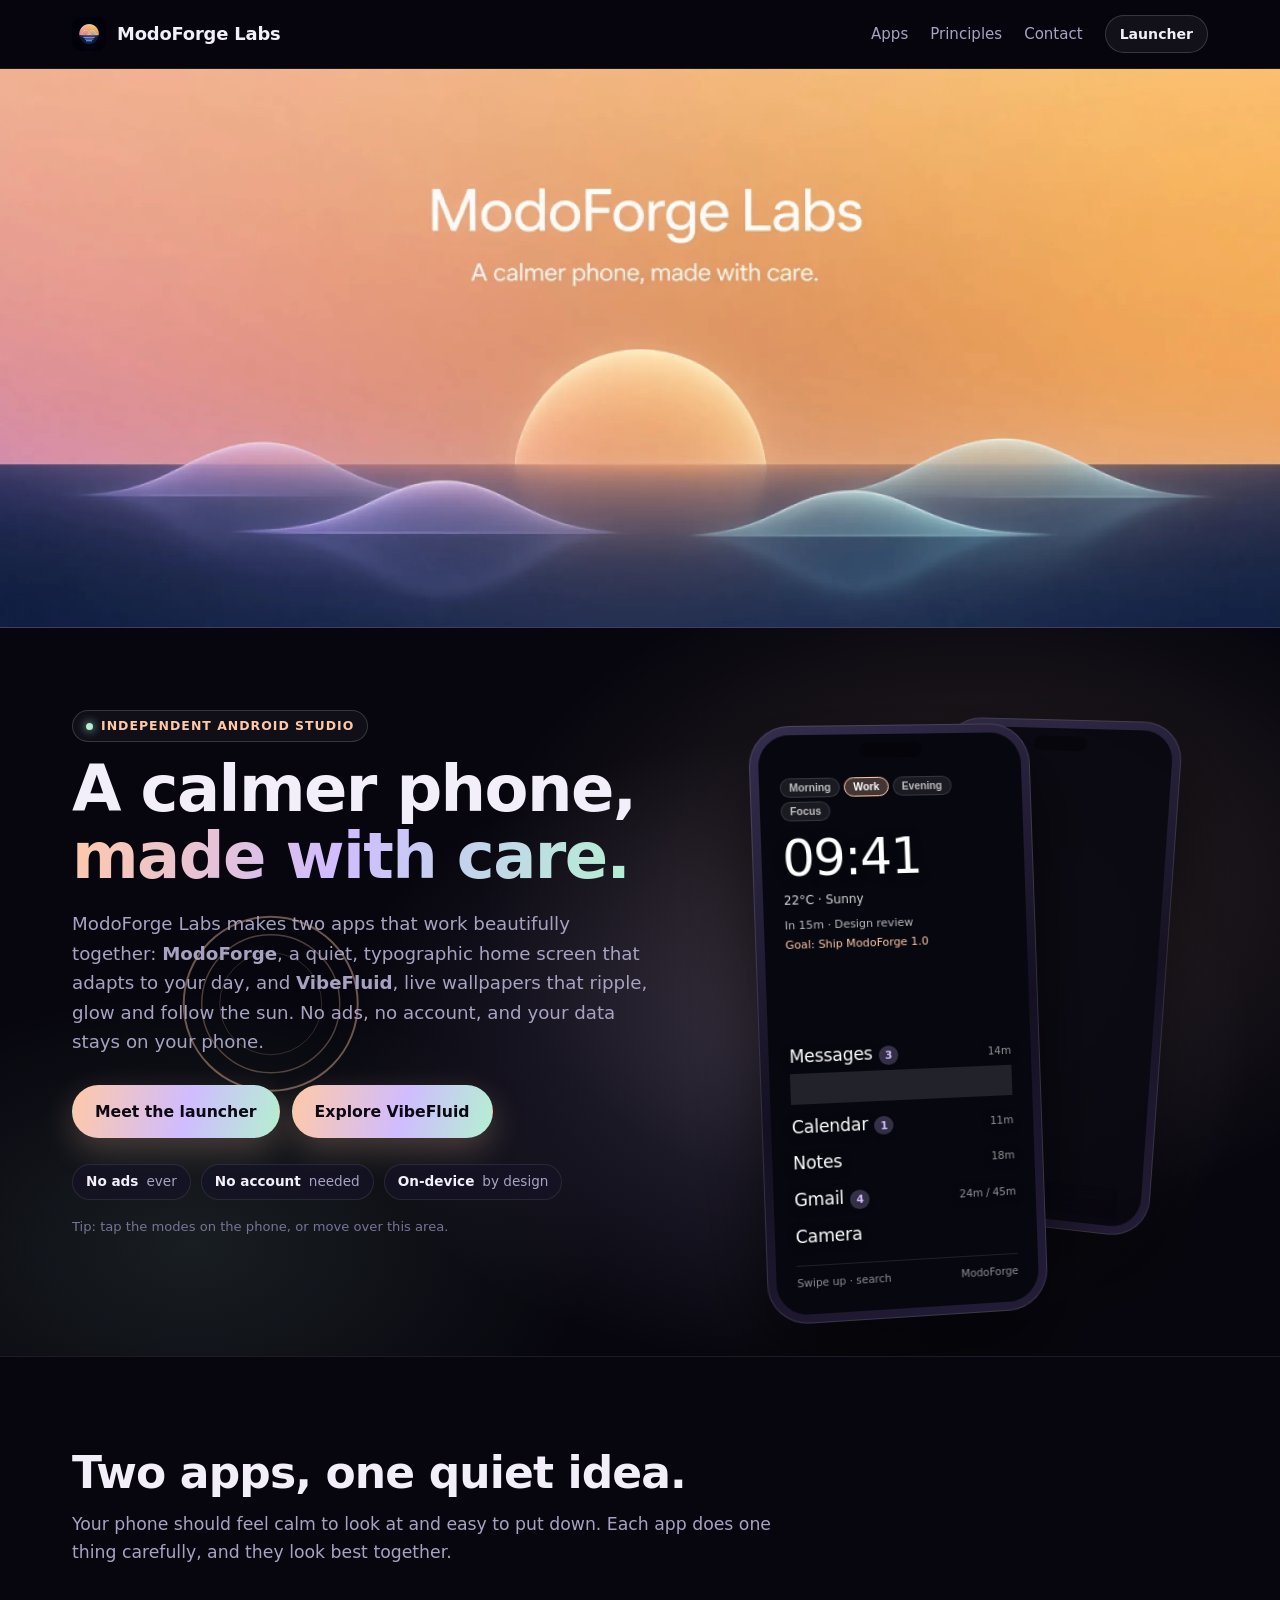
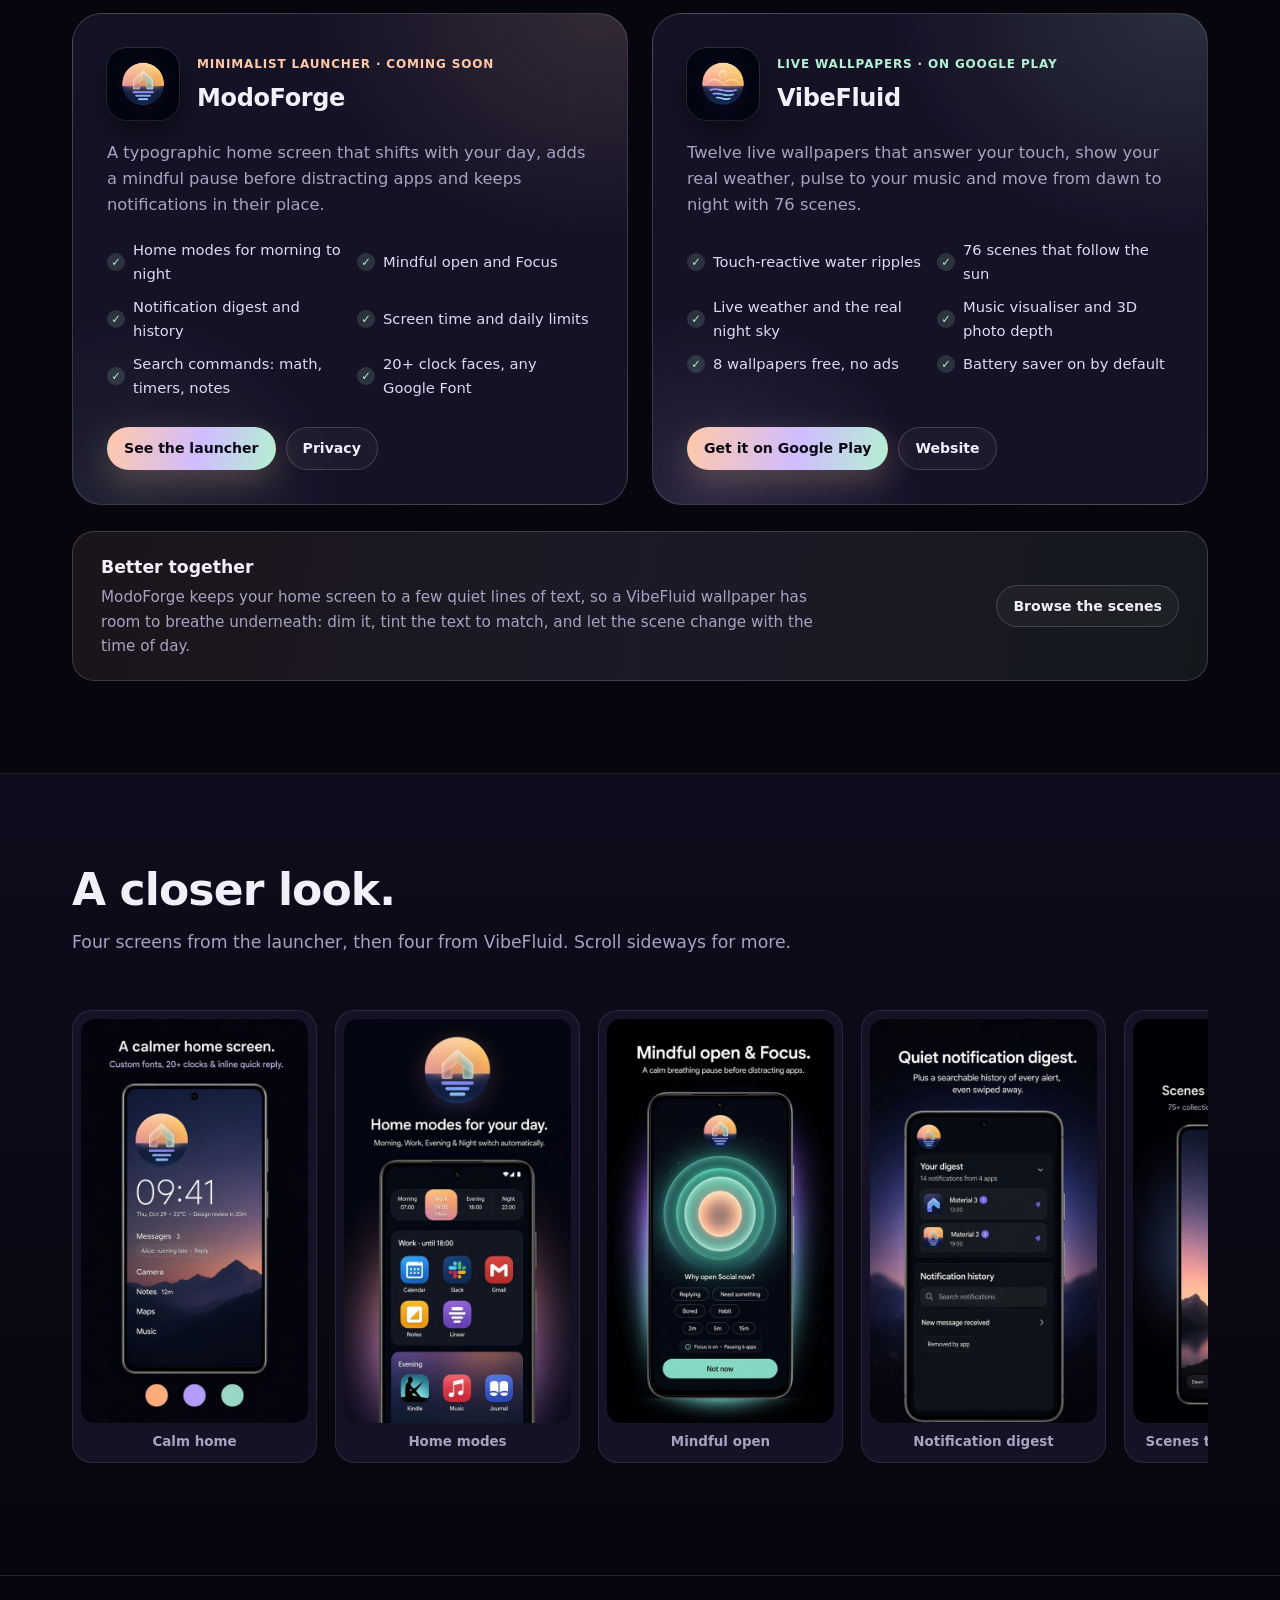
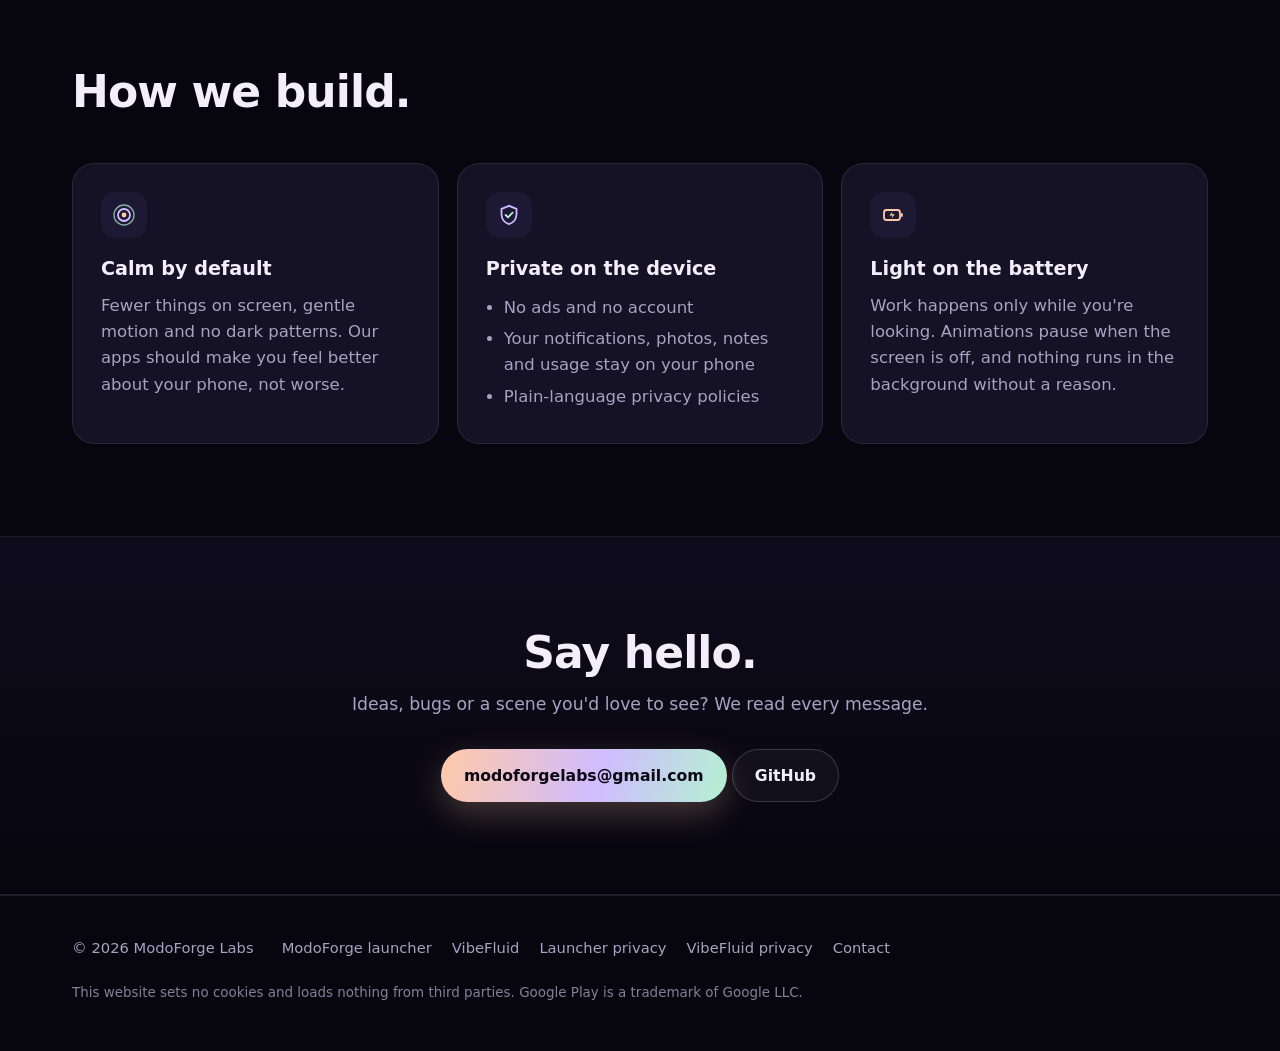
==== commit 6e0396dd: "Sunrise header banner, new developer icon, calm button colors - The sunrise developer header is a fu" ====
--- a/index.html
+++ b/index.html
@@ -7,16 +7,18 @@
   <meta name="description" content="ModoForge Labs makes calm, private Android apps: ModoForge, a minimalist launcher with Home modes and Mindful open, and VibeFluid, interactive live wallpapers. No ads, no account.">
   <meta name="theme-color" content="#07060e">
   <link rel="canonical" href="https://modoforgelabs.github.io/">
-  <link rel="icon" href="assets/favicon.svg" type="image/svg+xml">
+  <link rel="icon" href="assets/favicon-32.png" type="image/png" sizes="32x32">
+  <link rel="icon" href="assets/icon-192.png" type="image/png" sizes="192x192">
+  <link rel="apple-touch-icon" href="assets/apple-touch-icon.png">
 
   <meta property="og:type" content="website">
   <meta property="og:site_name" content="ModoForge Labs">
   <meta property="og:title" content="ModoForge Labs – Calm, beautiful apps for Android">
   <meta property="og:description" content="A minimalist launcher and interactive live wallpapers for Android. No ads, no account, your data stays on your phone.">
   <meta property="og:url" content="https://modoforgelabs.github.io/">
-  <meta property="og:image" content="https://modoforgelabs.github.io/assets/img/launcher-feature.png">
-  <meta property="og:image:width" content="1024">
-  <meta property="og:image:height" content="500">
+  <meta property="og:image" content="https://modoforgelabs.github.io/assets/img/labs-header-sunrise-og.jpg">
+  <meta property="og:image:width" content="1200">
+  <meta property="og:image:height" content="675">
   <meta name="twitter:card" content="summary_large_image">
 
   <script type="application/ld+json">
@@ -25,7 +27,7 @@
     "@type": "Organization",
     "name": "ModoForge Labs",
     "url": "https://modoforgelabs.github.io/",
-    "logo": "https://modoforgelabs.github.io/assets/favicon.svg",
+    "logo": "https://modoforgelabs.github.io/assets/img/modoforgelabs-icon.png",
     "email": "modoforgelabs@gmail.com",
     "sameAs": ["https://github.com/modoforgelabs"]
   }
@@ -39,7 +41,7 @@
   <header class="site-header">
     <div class="wrap">
       <a class="brand" href="./" aria-label="ModoForge Labs home">
-        <img src="assets/favicon.svg" alt="" width="34" height="34">
+        <img src="assets/img/modoforgelabs-icon-128.webp" alt="" width="34" height="34">
         ModoForge Labs
       </a>
       <nav class="nav" aria-label="Main">
@@ -52,6 +54,15 @@
   </header>
 
   <main id="main">
+    <figure class="labs-banner">
+      <img
+        src="assets/img/labs-header-sunrise-1200.webp"
+        srcset="assets/img/labs-header-sunrise-1200.webp 1200w, assets/img/labs-header-sunrise-2400.webp 2400w"
+        sizes="100vw"
+        alt="ModoForge Labs. A calmer phone, made with care."
+        width="2400" height="1350" fetchpriority="high">
+    </figure>
+
     <section class="hero" aria-labelledby="hero-title">
       <canvas id="forge-canvas" aria-hidden="true"></canvas>
       <div class="wrap">
--- a/assets/site.css
+++ b/assets/site.css
@@ -21,14 +21,9 @@
   --mint: #b4f0d2;
   --sky: #a8d8ff;
 
-  /* VibeFluid: Live Wallpaper Palette (Interactive Spectrum) */
-  --teal: #22e4ff;
-  --violet: #7b5cff;
-  --magenta: #ff2bd6;
-
-  --grad-labs: linear-gradient(105deg, var(--peach) 0%, var(--lavender) 48%, var(--teal) 100%);
+  --grad-labs: linear-gradient(105deg, var(--peach) 0%, var(--lavender) 48%, var(--mint) 100%);
   --grad-launcher: linear-gradient(105deg, var(--peach) 0%, var(--lavender) 55%, var(--mint) 100%);
-  --grad-vibe: linear-gradient(105deg, var(--teal) 0%, var(--violet) 52%, var(--magenta) 100%);
+  --grad-vibe: var(--grad-launcher);
 
   --radius-sm: 14px;
   --radius: 22px;
@@ -60,7 +55,7 @@
 a { color: var(--peach); text-underline-offset: 3px; transition: color .18s ease; }
 a:hover { color: var(--mint); }
 img { max-width: 100%; display: block; }
-:focus-visible { outline: 2px solid var(--teal); outline-offset: 3px; border-radius: 8px; }
+:focus-visible { outline: 2px solid var(--mint); outline-offset: 3px; border-radius: 8px; }
 
 .wrap { width: 100%; max-width: var(--max); margin: 0 auto; padding: 0 22px; }
 [id] { scroll-margin-top: 86px; }
@@ -151,12 +146,12 @@
   box-shadow: 0 16px 38px rgba(208, 188, 255, 0.34);
 }
 .btn-vibe {
-  background: var(--grad-vibe); color: #090512;
-  box-shadow: 0 12px 32px rgba(123, 92, 255, 0.32);
+  background: var(--grad-vibe); color: #0c0914;
+  box-shadow: 0 12px 32px rgba(255, 201, 168, 0.24);
 }
 .btn-vibe:hover {
-  color: #090512; transform: translateY(-2px);
-  box-shadow: 0 16px 38px rgba(34, 228, 255, 0.38);
+  color: #0c0914; transform: translateY(-2px);
+  box-shadow: 0 16px 38px rgba(208, 188, 255, 0.34);
 }
 .btn-ghost {
   border-color: var(--line-strong); color: var(--text);
@@ -193,6 +188,17 @@
   50% { transform: scale(1.35); opacity: .65; }
 }
 
+/* ---------- Sunrise banner ---------- */
+.labs-banner {
+  margin: 0; border-bottom: 1px solid var(--line);
+  background: #2a2d55;
+}
+.labs-banner img {
+  display: block; width: 100%; height: auto;
+  /* On wide screens keep it a banner: trim sky and sea, keep the title and sun. */
+  max-height: min(62vh, 640px); object-fit: cover; object-position: center 46%;
+}
+
 /* ---------- Hero ---------- */
 .hero {
   position: relative; overflow: hidden;
@@ -206,8 +212,8 @@
   content: ""; position: absolute; inset: 0; z-index: 0; pointer-events: none;
   background:
     radial-gradient(55% 65% at 76% 36%, rgba(255, 201, 168, 0.15), transparent 70%),
-    radial-gradient(50% 60% at 62% 58%, rgba(123, 92, 255, 0.18), transparent 72%),
-    radial-gradient(45% 50% at 15% 85%, rgba(34, 228, 255, 0.10), transparent 70%);
+    radial-gradient(50% 60% at 62% 58%, rgba(208, 188, 255, 0.18), transparent 72%),
+    radial-gradient(45% 50% at 15% 85%, rgba(180, 240, 210, 0.10), transparent 70%);
 }
 .hero .wrap {
   position: relative; z-index: 1;
@@ -471,13 +477,13 @@
 }
 .app-card.vibe-card {
   background:
-    radial-gradient(80% 70% at 95% 0%, rgba(34, 228, 255, 0.13), transparent 65%),
-    radial-gradient(60% 60% at 10% 100%, rgba(123, 92, 255, 0.12), transparent 65%),
+    radial-gradient(80% 70% at 95% 0%, rgba(180, 240, 210, 0.13), transparent 65%),
+    radial-gradient(60% 60% at 10% 100%, rgba(208, 188, 255, 0.12), transparent 65%),
     var(--surface);
 }
 .app-card.vibe-card:hover {
-  border-color: rgba(34, 228, 255, 0.45);
-  box-shadow: 0 24px 60px rgba(0, 0, 0, 0.45), 0 0 40px rgba(34, 228, 255, 0.08);
+  border-color: rgba(180, 240, 210, 0.45);
+  box-shadow: 0 24px 60px rgba(0, 0, 0, 0.45), 0 0 40px rgba(180, 240, 210, 0.08);
 }
 
 .app-card-head {
@@ -492,7 +498,7 @@
   text-transform: uppercase; letter-spacing: .07em;
   color: var(--peach); margin-bottom: 4px;
 }
-.vibe-card .app-meta-tag { color: var(--teal); }
+.vibe-card .app-meta-tag { color: var(--mint); }
 .app-card-head h3 { margin: 0; font-size: 1.5rem; letter-spacing: -.015em; }
 .app-card > div > p { color: var(--muted); margin: 0 0 20px; font-size: 1.02rem; }
 
@@ -511,14 +517,14 @@
   font-size: .72rem; font-weight: 800;
 }
 .vibe-card .app-highlights .check {
-  background: rgba(34, 228, 255, 0.15); color: var(--teal);
+  background: rgba(180, 240, 210, 0.15); color: var(--mint);
 }
 .app-card-actions { display: flex; flex-wrap: wrap; gap: 10px; margin-top: auto; }
 
 /* Synergy Bridge Banner */
 .synergy-banner {
   margin-top: 26px;
-  background: linear-gradient(100deg, rgba(255, 201, 168, 0.08), rgba(123, 92, 255, 0.11), rgba(34, 228, 255, 0.08));
+  background: linear-gradient(100deg, rgba(255, 201, 168, 0.08), rgba(208, 188, 255, 0.11), rgba(180, 240, 210, 0.08));
   border: 1px solid var(--line-strong);
   border-radius: var(--radius);
   padding: 22px 28px;
@@ -761,7 +767,7 @@
   padding: 22px 22px 20px; position: relative;
   transition: transform .18s ease, border-color .18s ease;
 }
-.item:hover { transform: translateY(-2px); border-color: rgba(123, 92, 255, 0.4); }
+.item:hover { transform: translateY(-2px); border-color: rgba(208, 188, 255, 0.4); }
 .item h3 { margin: 0 0 6px; font-size: 1.08rem; display: flex; align-items: center; gap: 10px; }
 .item p { margin: 0; color: var(--muted); font-size: .95rem; }
 .swatch { width: 14px; height: 14px; border-radius: 50%; flex: none; }
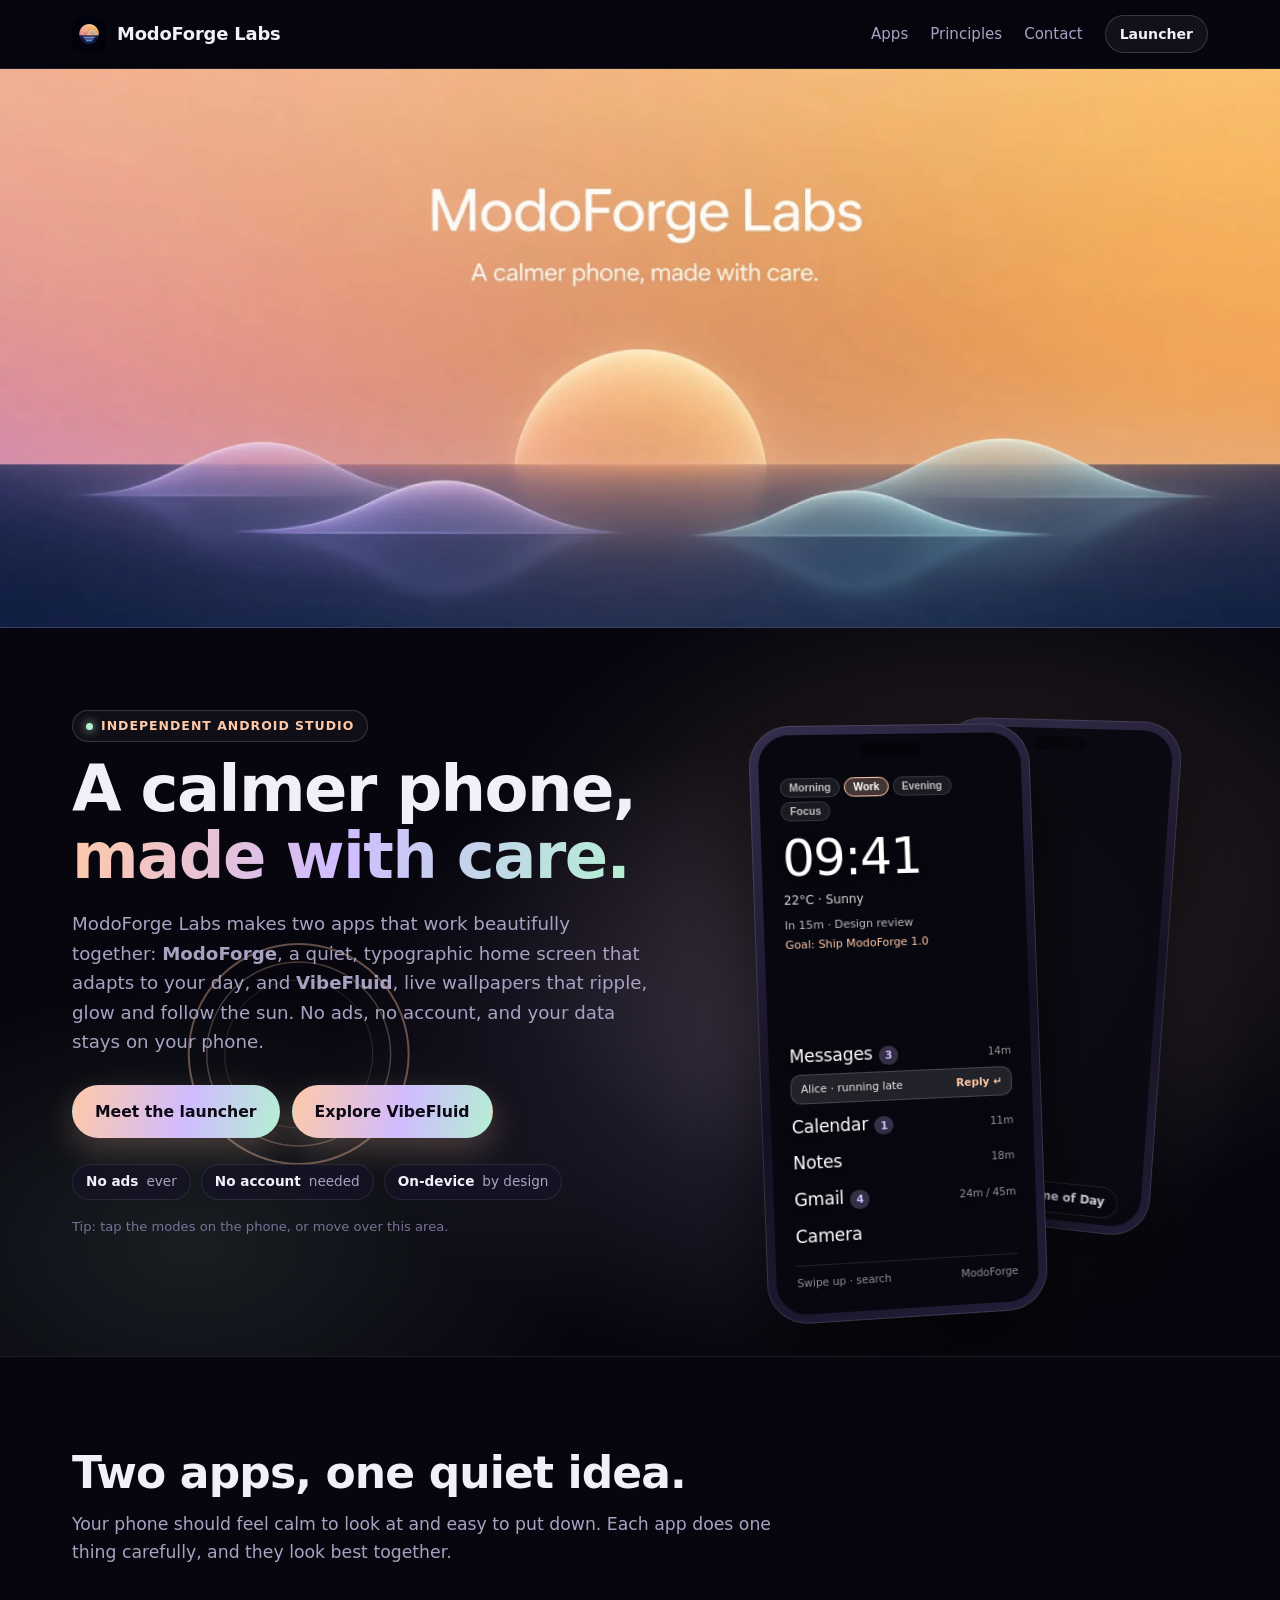
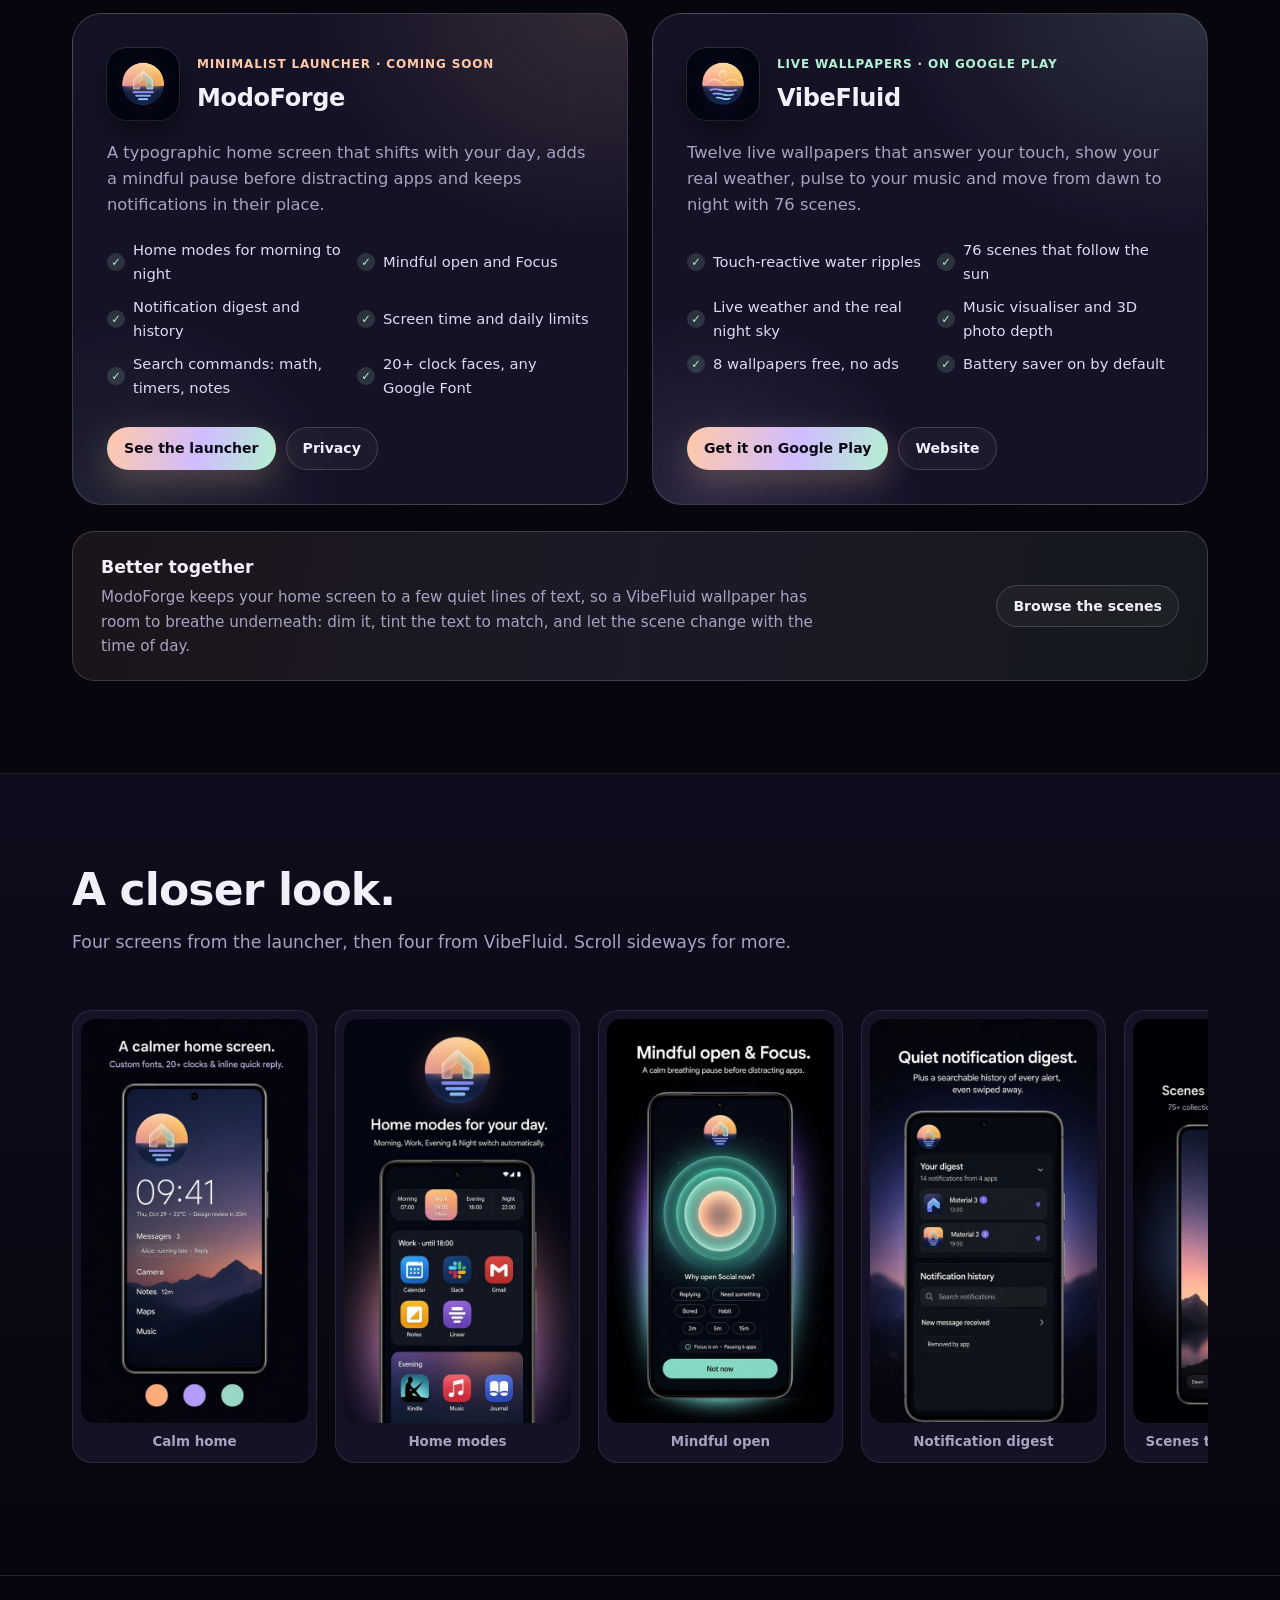
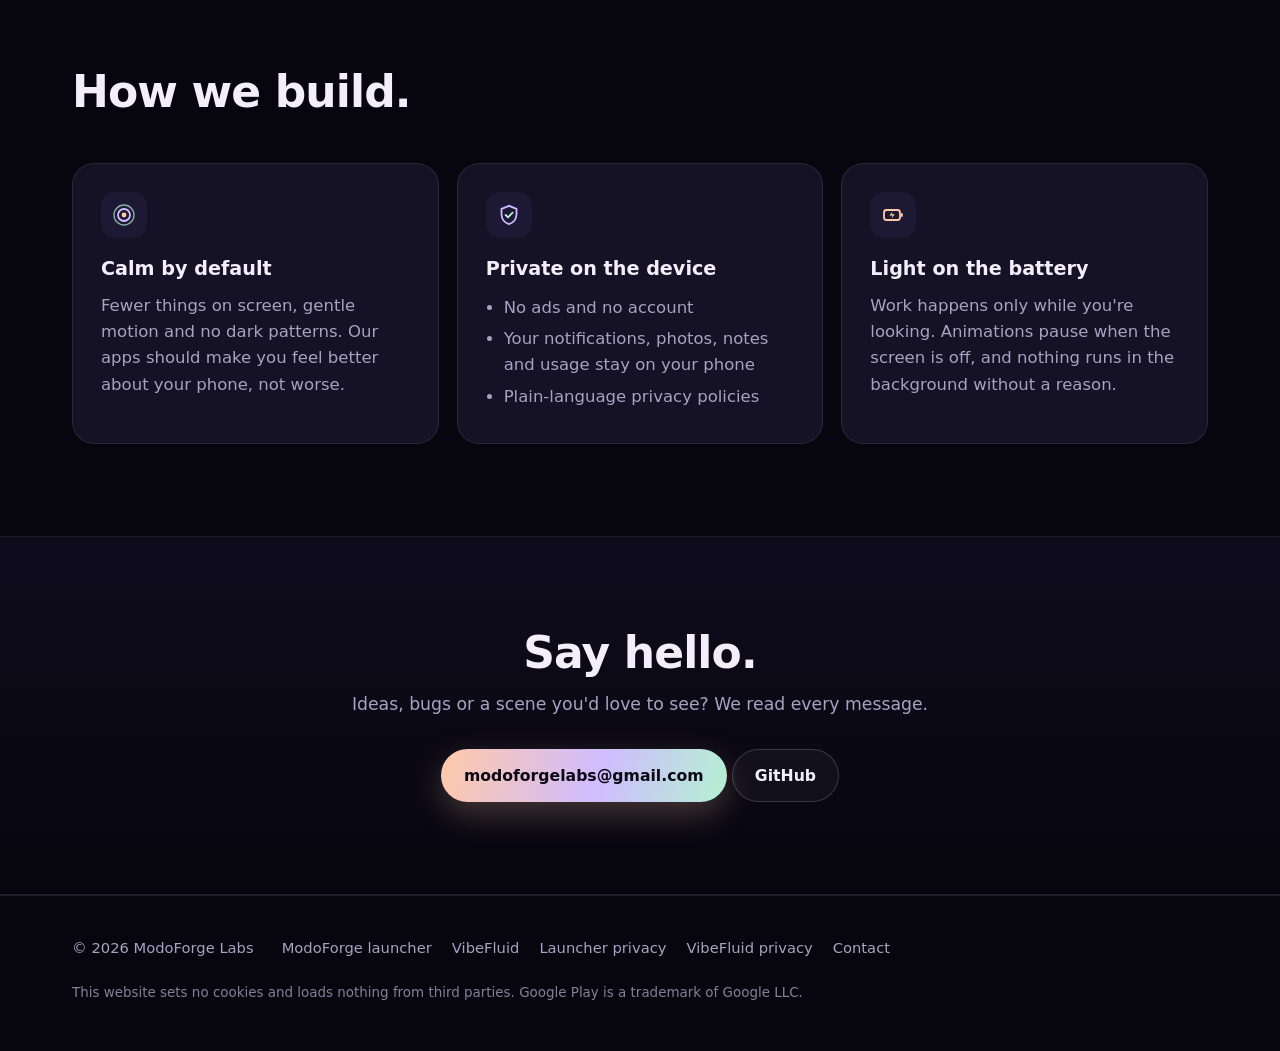
==== commit adad20c4: "Use the modoforgelabs.app domain and calm ripple colors" ====
--- a/index.html
+++ b/index.html
@@ -6,7 +6,7 @@
   <title>ModoForge Labs – Calm, beautiful apps for Android</title>
   <meta name="description" content="ModoForge Labs makes calm, private Android apps: ModoForge, a minimalist launcher with Home modes and Mindful open, and VibeFluid, interactive live wallpapers. No ads, no account.">
   <meta name="theme-color" content="#07060e">
-  <link rel="canonical" href="https://modoforgelabs.github.io/">
+  <link rel="canonical" href="https://modoforgelabs.app/">
   <link rel="icon" href="assets/favicon-32.png" type="image/png" sizes="32x32">
   <link rel="icon" href="assets/icon-192.png" type="image/png" sizes="192x192">
   <link rel="apple-touch-icon" href="assets/apple-touch-icon.png">
@@ -15,8 +15,8 @@
   <meta property="og:site_name" content="ModoForge Labs">
   <meta property="og:title" content="ModoForge Labs – Calm, beautiful apps for Android">
   <meta property="og:description" content="A minimalist launcher and interactive live wallpapers for Android. No ads, no account, your data stays on your phone.">
-  <meta property="og:url" content="https://modoforgelabs.github.io/">
-  <meta property="og:image" content="https://modoforgelabs.github.io/assets/img/labs-header-sunrise-og.jpg">
+  <meta property="og:url" content="https://modoforgelabs.app/">
+  <meta property="og:image" content="https://modoforgelabs.app/assets/img/labs-header-sunrise-og.jpg">
   <meta property="og:image:width" content="1200">
   <meta property="og:image:height" content="675">
   <meta name="twitter:card" content="summary_large_image">
@@ -26,8 +26,8 @@
     "@context": "https://schema.org",
     "@type": "Organization",
     "name": "ModoForge Labs",
-    "url": "https://modoforgelabs.github.io/",
-    "logo": "https://modoforgelabs.github.io/assets/img/modoforgelabs-icon.png",
+    "url": "https://modoforgelabs.app/",
+    "logo": "https://modoforgelabs.app/assets/img/modoforgelabs-icon.png",
     "email": "modoforgelabs@gmail.com",
     "sameAs": ["https://github.com/modoforgelabs"]
   }
@@ -76,7 +76,7 @@
           </p>
           <div class="cta">
             <a class="btn btn-launcher" href="modoforge_launcher/">Meet the launcher</a>
-            <a class="btn btn-vibe" href="https://modoforgelabs.github.io/vibefluid/">Explore VibeFluid</a>
+            <a class="btn btn-vibe" href="https://modoforgelabs.app/vibefluid/">Explore VibeFluid</a>
           </div>
           <div class="hero-pills">
             <span class="hero-pill"><strong>No ads</strong> ever</span>
@@ -190,7 +190,7 @@
             </div>
             <div class="app-card-actions">
               <a class="btn btn-vibe btn-sm" href="https://play.google.com/store/apps/details?id=com.modoforge.vibefluid">Get it on Google Play</a>
-              <a class="btn btn-ghost btn-sm" href="https://modoforgelabs.github.io/vibefluid/">Website</a>
+              <a class="btn btn-ghost btn-sm" href="https://modoforgelabs.app/vibefluid/">Website</a>
             </div>
           </article>
         </div>
@@ -200,7 +200,7 @@
             <h4>Better together</h4>
             <p>ModoForge keeps your home screen to a few quiet lines of text, so a VibeFluid wallpaper has room to breathe underneath: dim it, tint the text to match, and let the scene change with the time of day.</p>
           </div>
-          <a class="btn btn-ghost btn-sm" href="https://modoforgelabs.github.io/vibefluid/#scenes">Browse the scenes</a>
+          <a class="btn btn-ghost btn-sm" href="https://modoforgelabs.app/vibefluid/#scenes">Browse the scenes</a>
         </div>
       </div>
     </section>
@@ -272,9 +272,9 @@
       <span>© 2026 ModoForge Labs</span>
       <nav aria-label="Footer">
         <a href="modoforge_launcher/">ModoForge launcher</a>
-        <a href="https://modoforgelabs.github.io/vibefluid/">VibeFluid</a>
+        <a href="https://modoforgelabs.app/vibefluid/">VibeFluid</a>
         <a href="modoforge_launcher/privacy/">Launcher privacy</a>
-        <a href="https://modoforgelabs.github.io/vibefluid/privacy/">VibeFluid privacy</a>
+        <a href="https://modoforgelabs.app/vibefluid/privacy/">VibeFluid privacy</a>
         <a href="mailto:modoforgelabs@gmail.com">Contact</a>
       </nav>
       <p class="credit">This website sets no cookies and loads nothing from third parties. Google Play is a trademark of Google LLC.</p>
